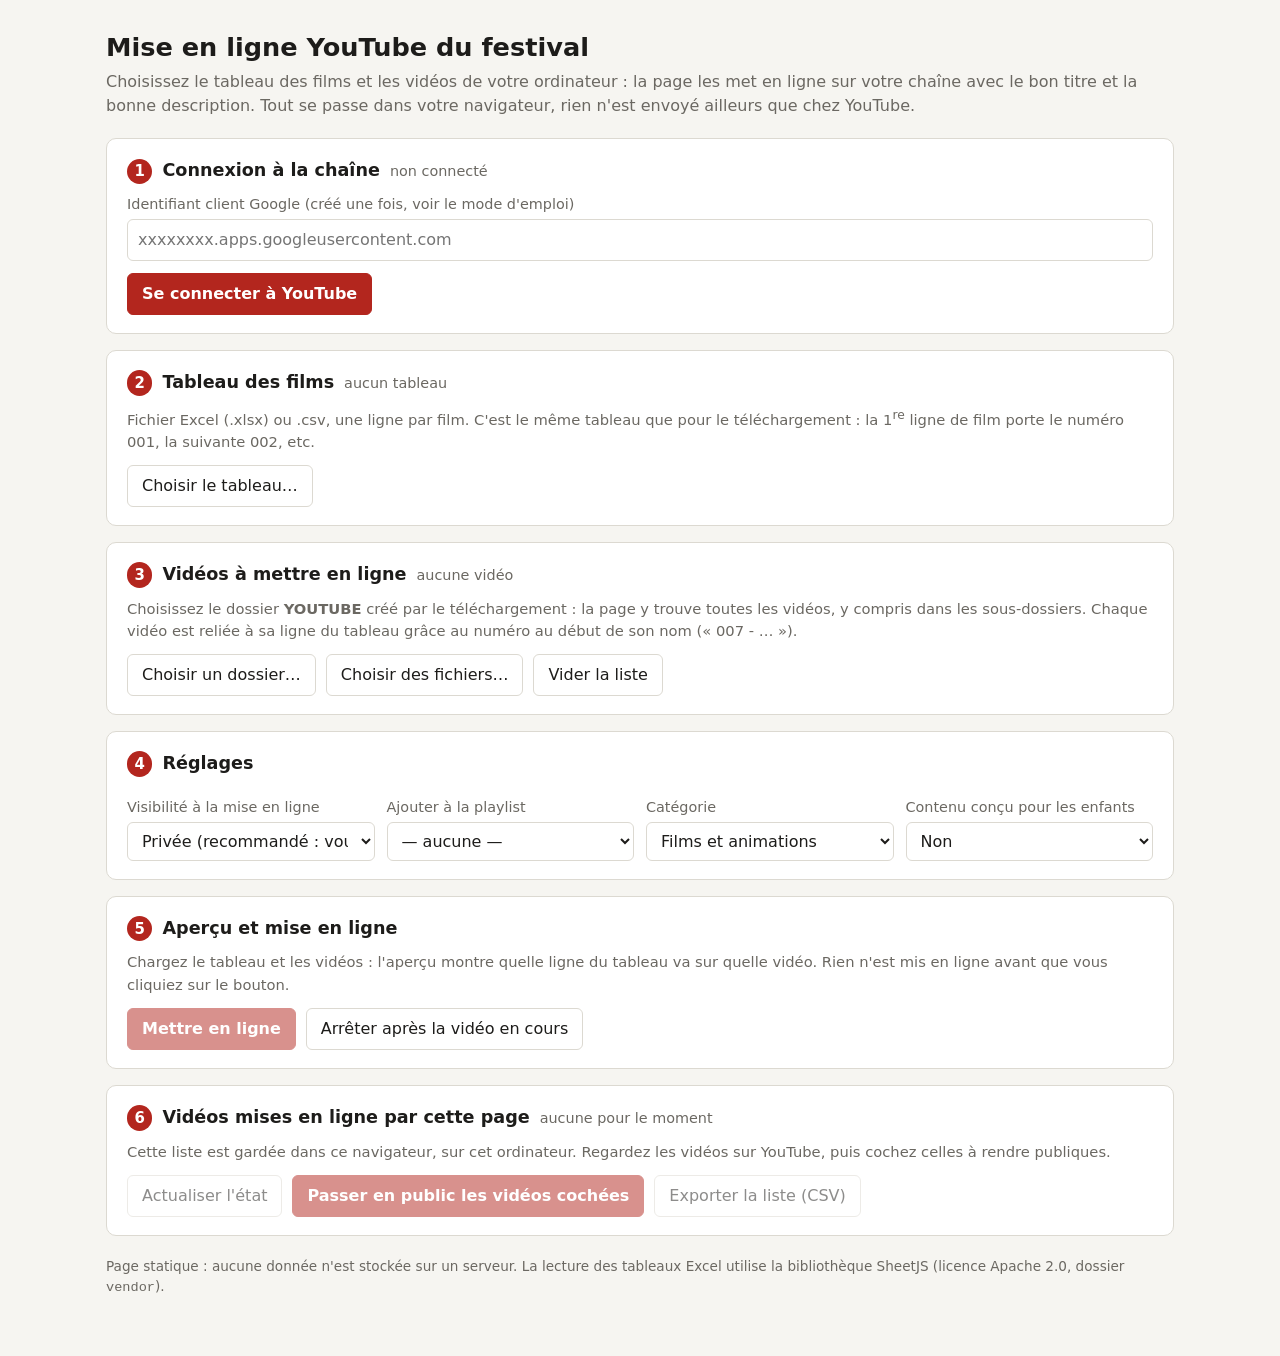
==== index.html @ 65fad943 "Ajoute la page de mise en ligne YouTube du festival Page statique pour GitHub Pages : connexion Goog" ====
<!doctype html>
<html lang="fr">
<head>
<meta charset="utf-8">
<meta name="viewport" content="width=device-width, initial-scale=1">
<title>Mise en ligne YouTube du festival</title>
<style>
  :root {
    --fond: #f6f5f1; --carte: #ffffff; --texte: #1d1c1a; --discret: #6b6862; --trait: #dcd9d1;
    --accent: #b3261e; --accent-texte: #ffffff; --ok: #1f7a3d; --alerte: #a15c00; --erreur: #b3261e;
    --champ: #ffffff; --survol: #f0eee8;
  }
  @media (prefers-color-scheme: dark) {
    :root {
      --fond: #171614; --carte: #211f1c; --texte: #ecebe7; --discret: #a19d95; --trait: #3a3732;
      --accent: #f2675c; --accent-texte: #1a0f0e; --ok: #6fcf8e; --alerte: #f0b35a; --erreur: #ff8a80;
      --champ: #171614; --survol: #2a2824;
    }
  }
  * { box-sizing: border-box; }
  body { margin: 0; background: var(--fond); color: var(--texte);
         font: 16px/1.5 system-ui, -apple-system, "Segoe UI", Roboto, sans-serif; }
  header, main { max-width: 1100px; margin: 0 auto; padding: 0 16px; }
  header { padding-top: 28px; }
  h1 { font-size: 1.6rem; margin: 0 0 4px; }
  header p { color: var(--discret); margin: 0 0 20px; }
  section { background: var(--carte); border: 1px solid var(--trait); border-radius: 10px;
            padding: 18px 20px; margin-bottom: 16px; }
  h2 { font-size: 1.1rem; margin: 0 0 10px; display: flex; align-items: baseline; gap: 10px; flex-wrap: wrap; }
  h2 .num { display: inline-grid; place-items: center; width: 1.7em; height: 1.7em; border-radius: 50%;
            background: var(--accent); color: var(--accent-texte); font-size: .85em; flex: none; }
  h2 .etat { font-weight: 400; font-size: .9rem; color: var(--discret); }
  p { margin: 6px 0; }
  .aide { color: var(--discret); font-size: .92rem; }
  label { display: block; font-size: .9rem; color: var(--discret); margin: 10px 0 3px; }
  input[type=text], select, textarea {
    width: 100%; padding: 8px 10px; border: 1px solid var(--trait); border-radius: 6px;
    background: var(--champ); color: var(--texte); font: inherit; }
  textarea { min-height: 70px; resize: vertical; }
  .ligne { display: flex; gap: 12px; flex-wrap: wrap; align-items: end; }
  .ligne > div { flex: 1 1 200px; min-width: 0; }
  button, .bouton { font: inherit; padding: 8px 14px; border-radius: 6px; border: 1px solid var(--trait);
           background: var(--carte); color: var(--texte); cursor: pointer; display: inline-block; }
  button:hover:not(:disabled), .bouton:hover { background: var(--survol); }
  button.principal { background: var(--accent); color: var(--accent-texte); border-color: var(--accent); font-weight: 600; }
  button.principal:hover:not(:disabled) { filter: brightness(1.08); background: var(--accent); }
  button:disabled { opacity: .5; cursor: not-allowed; }
  .boutons { display: flex; gap: 10px; flex-wrap: wrap; margin-top: 12px; align-items: center; }
  input[type=file] { position: absolute; width: 1px; height: 1px; opacity: 0; }
  .tableau { overflow-x: auto; margin-top: 12px; border: 1px solid var(--trait); border-radius: 8px; }
  table { border-collapse: collapse; width: 100%; font-size: .9rem; }
  th, td { text-align: left; padding: 7px 10px; border-bottom: 1px solid var(--trait); vertical-align: top; }
  th { color: var(--discret); font-weight: 600; white-space: nowrap; background: var(--fond); }
  tr:last-child td { border-bottom: 0; }
  td.fichier { word-break: break-word; min-width: 180px; }
  td.desc { color: var(--discret); max-width: 320px; }
  .taille { color: var(--discret); font-size: .85em; }
  .ok { color: var(--ok); } .alerte { color: var(--alerte); } .erreur { color: var(--erreur); }
  .barre { height: 6px; background: var(--trait); border-radius: 3px; overflow: hidden; margin-top: 4px; min-width: 110px; }
  .barre > i { display: block; height: 100%; width: 0; background: var(--accent); transition: width .2s; }
  .message { margin-top: 10px; padding: 8px 12px; border-radius: 6px; border: 1px solid var(--trait); font-size: .93rem; }
  .message.erreur { border-color: var(--erreur); } .message.ok { border-color: var(--ok); }
  .message:empty { display: none; }
  .puces { display: flex; gap: 6px; flex-wrap: wrap; margin-top: 6px; }
  .puces button { padding: 2px 8px; font-size: .82rem; }
  details { margin-top: 10px; } summary { cursor: pointer; color: var(--discret); font-size: .92rem; }
  #reconnexion { position: fixed; left: 0; right: 0; bottom: 0; padding: 14px 16px; background: var(--carte);
                 border-top: 2px solid var(--accent); display: none; gap: 12px; align-items: center;
                 justify-content: center; flex-wrap: wrap; z-index: 10; }
  #reconnexion.visible { display: flex; }
  footer { max-width: 1100px; margin: 0 auto; padding: 4px 16px 60px; color: var(--discret); font-size: .85rem; }
  a { color: var(--accent); }
</style>
</head>
<body>
<header>
  <h1>Mise en ligne YouTube du festival</h1>
  <p>Choisissez le tableau des films et les vidéos de votre ordinateur : la page les met en ligne sur votre chaîne avec le bon titre et la bonne description. Tout se passe dans votre navigateur, rien n'est envoyé ailleurs que chez YouTube.</p>
</header>

<main>
  <section id="s-connexion">
    <h2><span class="num">1</span> Connexion à la chaîne <span class="etat" id="etat-connexion">non connecté</span></h2>
    <label for="client-id">Identifiant client Google (créé une fois, voir le mode d'emploi)</label>
    <input type="text" id="client-id" placeholder="xxxxxxxx.apps.googleusercontent.com" autocomplete="off" spellcheck="false">
    <div class="boutons">
      <button class="principal" id="btn-connexion">Se connecter à YouTube</button>
    </div>
    <div class="message" id="msg-connexion"></div>
  </section>

  <section id="s-tableau">
    <h2><span class="num">2</span> Tableau des films <span class="etat" id="etat-tableau">aucun tableau</span></h2>
    <p class="aide">Fichier Excel (.xlsx) ou .csv, une ligne par film. C'est le même tableau que pour le téléchargement : la 1<sup>re</sup> ligne de film porte le numéro 001, la suivante 002, etc.</p>
    <div class="boutons">
      <label class="bouton" for="choix-tableau" style="margin:0;color:var(--texte)">Choisir le tableau…</label>
      <input type="file" id="choix-tableau" accept=".xlsx,.xlsm,.csv">
    </div>
    <div id="colonnes" hidden>
      <div class="ligne">
        <div><label for="col-titre">Colonne du titre YouTube</label><select id="col-titre"></select></div>
        <div><label for="col-desc">Colonne de la description</label><select id="col-desc"></select></div>
        <div><label for="col-tags">Colonne des mots-clés (facultatif)</label><select id="col-tags"></select></div>
      </div>
      <details>
        <summary>Composer le titre et la description à partir de plusieurs colonnes</summary>
        <p class="aide">Écrivez le texte voulu et placez le nom d'une colonne entre accolades là où sa valeur doit apparaître. Exemple : <code>{Titre} – un film de {Réalisateur}</code></p>
        <label for="modele-titre">Modèle du titre</label>
        <input type="text" id="modele-titre">
        <label for="modele-desc">Modèle de la description</label>
        <textarea id="modele-desc"></textarea>
        <div class="puces" id="puces"></div>
      </details>
    </div>
    <div class="message" id="msg-tableau"></div>
  </section>

  <section id="s-videos">
    <h2><span class="num">3</span> Vidéos à mettre en ligne <span class="etat" id="etat-videos">aucune vidéo</span></h2>
    <p class="aide">Choisissez le dossier <strong>YOUTUBE</strong> créé par le téléchargement : la page y trouve toutes les vidéos, y compris dans les sous-dossiers. Chaque vidéo est reliée à sa ligne du tableau grâce au numéro au début de son nom (« 007 - … »).</p>
    <div class="boutons">
      <label class="bouton" for="choix-dossier" style="margin:0;color:var(--texte)">Choisir un dossier…</label>
      <input type="file" id="choix-dossier" webkitdirectory multiple>
      <label class="bouton" for="choix-fichiers" style="margin:0;color:var(--texte)">Choisir des fichiers…</label>
      <input type="file" id="choix-fichiers" multiple accept="video/*,.mkv,.mxf">
      <button id="btn-vider" hidden>Vider la liste</button>
    </div>
  </section>

  <section id="s-reglages">
    <h2><span class="num">4</span> Réglages</h2>
    <div class="ligne">
      <div><label for="visibilite">Visibilité à la mise en ligne</label>
        <select id="visibilite">
          <option value="private" selected>Privée (recommandé : vous publiez après vérification)</option>
          <option value="unlisted">Non répertoriée</option>
          <option value="public">Publique</option>
        </select></div>
      <div><label for="playlist">Ajouter à la playlist</label>
        <select id="playlist"><option value="">— aucune —</option></select></div>
      <div><label for="categorie">Catégorie</label>
        <select id="categorie">
          <option value="1" selected>Films et animations</option>
          <option value="10">Musique</option>
          <option value="24">Divertissement</option>
          <option value="22">People et blogs</option>
          <option value="27">Éducation</option>
          <option value="29">Associations et militantisme</option>
        </select></div>
      <div><label for="enfants">Contenu conçu pour les enfants</label>
        <select id="enfants"><option value="non" selected>Non</option><option value="oui">Oui</option></select></div>
    </div>
  </section>

  <section id="s-apercu">
    <h2><span class="num">5</span> Aperçu et mise en ligne <span class="etat" id="etat-apercu"></span></h2>
    <p class="aide" id="aide-apercu">Chargez le tableau et les vidéos : l'aperçu montre quelle ligne du tableau va sur quelle vidéo. Rien n'est mis en ligne avant que vous cliquiez sur le bouton.</p>
    <div class="tableau" id="zone-apercu" hidden>
      <table>
        <thead><tr><th><input type="checkbox" id="tout-cocher" title="Tout cocher"></th><th>N°</th><th>Fichier</th><th>Titre YouTube</th><th>Description</th><th>État</th></tr></thead>
        <tbody id="lignes-apercu"></tbody>
      </table>
    </div>
    <div class="boutons">
      <button class="principal" id="btn-envoyer" disabled>Mettre en ligne</button>
      <button id="btn-arreter" hidden>Arrêter après la vidéo en cours</button>
      <span class="aide" id="progression"></span>
    </div>
    <div class="message" id="msg-envoi"></div>
  </section>

  <section id="s-publication">
    <h2><span class="num">6</span> Vidéos mises en ligne par cette page <span class="etat" id="etat-publication"></span></h2>
    <p class="aide">Cette liste est gardée dans ce navigateur, sur cet ordinateur. Regardez les vidéos sur YouTube, puis cochez celles à rendre publiques.</p>
    <div class="tableau" id="zone-publication" hidden>
      <table>
        <thead><tr><th><input type="checkbox" id="tout-cocher-pub" title="Tout cocher"></th><th>Titre</th><th>Lien</th><th>Visibilité</th><th>Mise en ligne</th></tr></thead>
        <tbody id="lignes-publication"></tbody>
      </table>
    </div>
    <div class="boutons">
      <button id="btn-actualiser" disabled>Actualiser l'état</button>
      <button class="principal" id="btn-publier" disabled>Passer en public les vidéos cochées</button>
      <button id="btn-rapport" disabled>Exporter la liste (CSV)</button>
    </div>
    <div class="message" id="msg-publication"></div>
  </section>
</main>

<footer>Page statique : aucune donnée n'est stockée sur un serveur. La lecture des tableaux Excel utilise la bibliothèque SheetJS (licence Apache 2.0, dossier <code>vendor</code>).</footer>

<div id="reconnexion">
  <span>La connexion à Google a expiré. La mise en ligne reprendra où elle s'est arrêtée.</span>
  <button class="principal" id="btn-reconnexion">Se reconnecter et continuer</button>
</div>

<script src="vendor/xlsx.full.min.js"></script>
<script src="https://accounts.google.com/gsi/client" async defer></script>
<script src="app.js"></script>
</body>
</html>
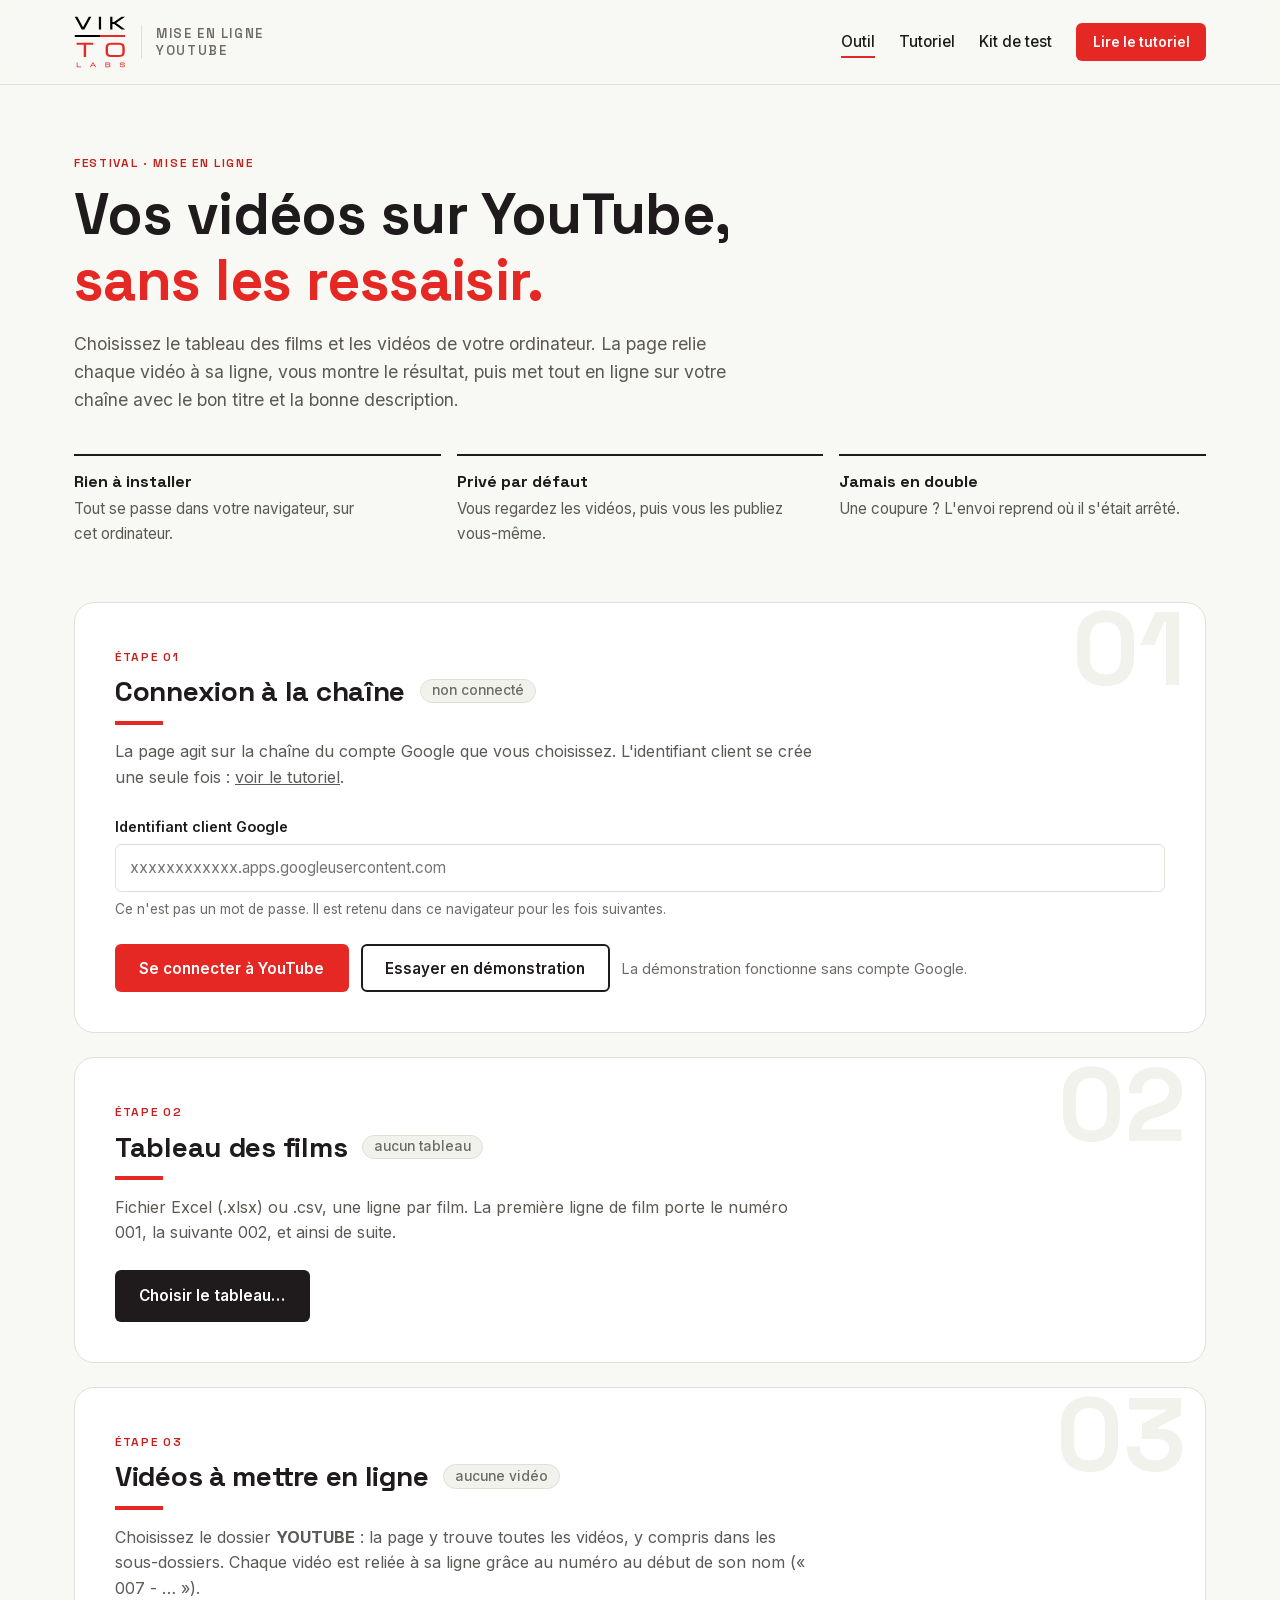
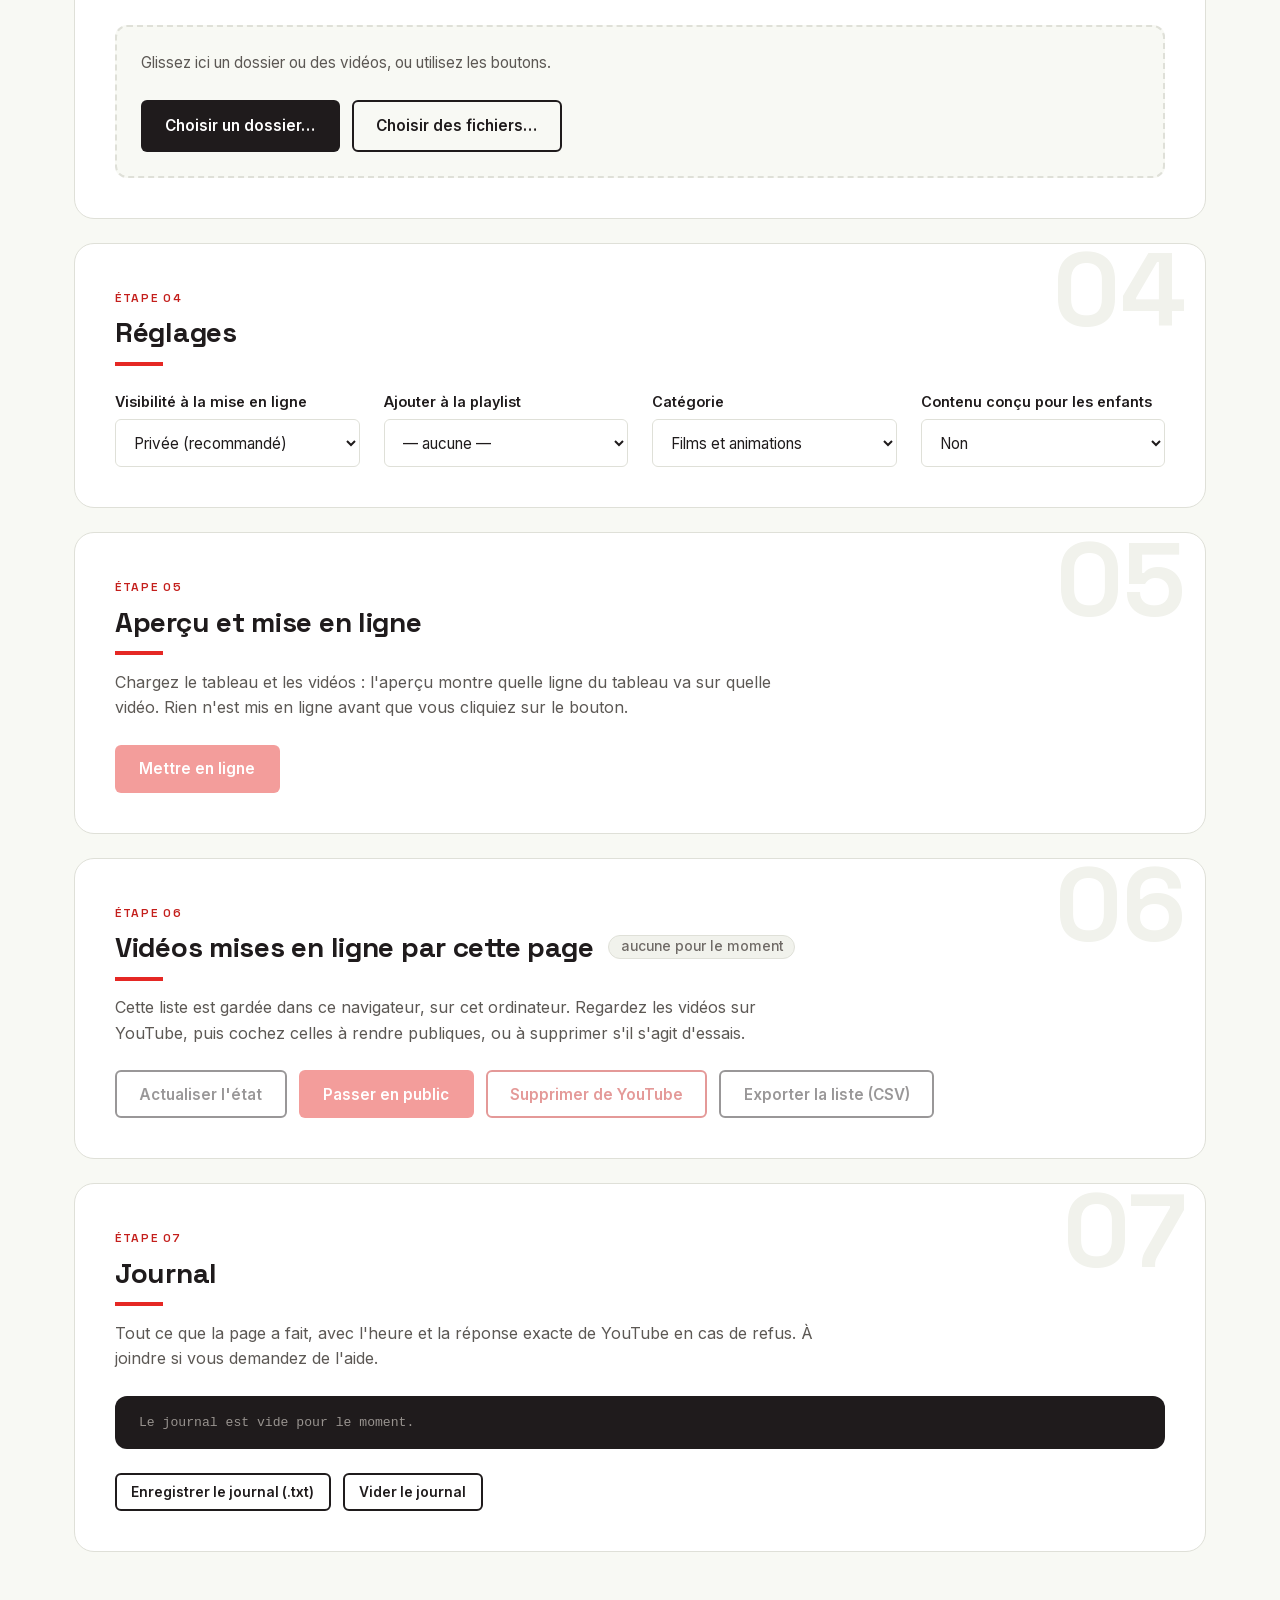
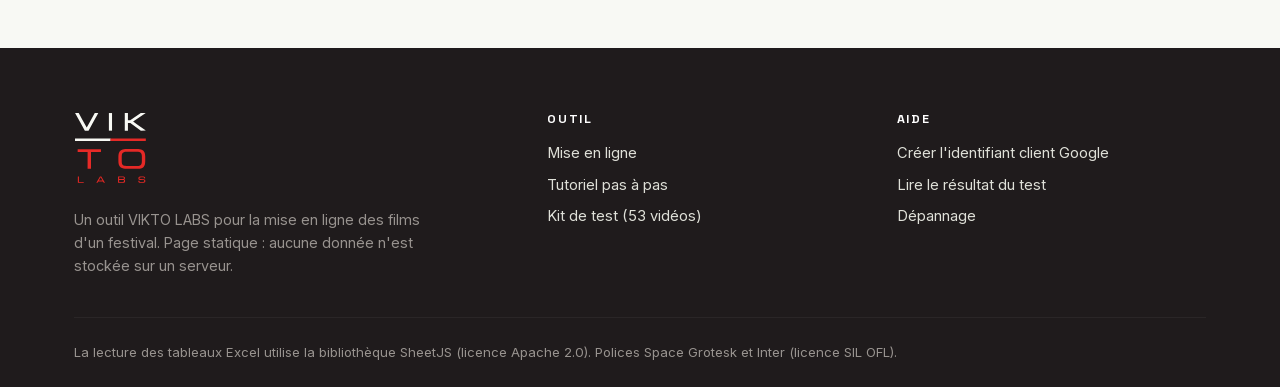
==== commit 3c60d72d: "Refonte aux couleurs VIKTO LABS, tutoriel, kit de test et mode démonstration - Habillage repris du s" ====
--- a/index.html
+++ b/index.html
@@ -3,199 +3,259 @@
 <head>
 <meta charset="utf-8">
 <meta name="viewport" content="width=device-width, initial-scale=1">
-<title>Mise en ligne YouTube du festival</title>
-<style>
-  :root {
-    --fond: #f6f5f1; --carte: #ffffff; --texte: #1d1c1a; --discret: #6b6862; --trait: #dcd9d1;
-    --accent: #b3261e; --accent-texte: #ffffff; --ok: #1f7a3d; --alerte: #a15c00; --erreur: #b3261e;
-    --champ: #ffffff; --survol: #f0eee8;
-  }
-  @media (prefers-color-scheme: dark) {
-    :root {
-      --fond: #171614; --carte: #211f1c; --texte: #ecebe7; --discret: #a19d95; --trait: #3a3732;
-      --accent: #f2675c; --accent-texte: #1a0f0e; --ok: #6fcf8e; --alerte: #f0b35a; --erreur: #ff8a80;
-      --champ: #171614; --survol: #2a2824;
-    }
-  }
-  * { box-sizing: border-box; }
-  body { margin: 0; background: var(--fond); color: var(--texte);
-         font: 16px/1.5 system-ui, -apple-system, "Segoe UI", Roboto, sans-serif; }
-  header, main { max-width: 1100px; margin: 0 auto; padding: 0 16px; }
-  header { padding-top: 28px; }
-  h1 { font-size: 1.6rem; margin: 0 0 4px; }
-  header p { color: var(--discret); margin: 0 0 20px; }
-  section { background: var(--carte); border: 1px solid var(--trait); border-radius: 10px;
-            padding: 18px 20px; margin-bottom: 16px; }
-  h2 { font-size: 1.1rem; margin: 0 0 10px; display: flex; align-items: baseline; gap: 10px; flex-wrap: wrap; }
-  h2 .num { display: inline-grid; place-items: center; width: 1.7em; height: 1.7em; border-radius: 50%;
-            background: var(--accent); color: var(--accent-texte); font-size: .85em; flex: none; }
-  h2 .etat { font-weight: 400; font-size: .9rem; color: var(--discret); }
-  p { margin: 6px 0; }
-  .aide { color: var(--discret); font-size: .92rem; }
-  label { display: block; font-size: .9rem; color: var(--discret); margin: 10px 0 3px; }
-  input[type=text], select, textarea {
-    width: 100%; padding: 8px 10px; border: 1px solid var(--trait); border-radius: 6px;
-    background: var(--champ); color: var(--texte); font: inherit; }
-  textarea { min-height: 70px; resize: vertical; }
-  .ligne { display: flex; gap: 12px; flex-wrap: wrap; align-items: end; }
-  .ligne > div { flex: 1 1 200px; min-width: 0; }
-  button, .bouton { font: inherit; padding: 8px 14px; border-radius: 6px; border: 1px solid var(--trait);
-           background: var(--carte); color: var(--texte); cursor: pointer; display: inline-block; }
-  button:hover:not(:disabled), .bouton:hover { background: var(--survol); }
-  button.principal { background: var(--accent); color: var(--accent-texte); border-color: var(--accent); font-weight: 600; }
-  button.principal:hover:not(:disabled) { filter: brightness(1.08); background: var(--accent); }
-  button:disabled { opacity: .5; cursor: not-allowed; }
-  .boutons { display: flex; gap: 10px; flex-wrap: wrap; margin-top: 12px; align-items: center; }
-  input[type=file] { position: absolute; width: 1px; height: 1px; opacity: 0; }
-  .tableau { overflow-x: auto; margin-top: 12px; border: 1px solid var(--trait); border-radius: 8px; }
-  table { border-collapse: collapse; width: 100%; font-size: .9rem; }
-  th, td { text-align: left; padding: 7px 10px; border-bottom: 1px solid var(--trait); vertical-align: top; }
-  th { color: var(--discret); font-weight: 600; white-space: nowrap; background: var(--fond); }
-  tr:last-child td { border-bottom: 0; }
-  td.fichier { word-break: break-word; min-width: 180px; }
-  td.desc { color: var(--discret); max-width: 320px; }
-  .taille { color: var(--discret); font-size: .85em; }
-  .ok { color: var(--ok); } .alerte { color: var(--alerte); } .erreur { color: var(--erreur); }
-  .barre { height: 6px; background: var(--trait); border-radius: 3px; overflow: hidden; margin-top: 4px; min-width: 110px; }
-  .barre > i { display: block; height: 100%; width: 0; background: var(--accent); transition: width .2s; }
-  .message { margin-top: 10px; padding: 8px 12px; border-radius: 6px; border: 1px solid var(--trait); font-size: .93rem; }
-  .message.erreur { border-color: var(--erreur); } .message.ok { border-color: var(--ok); }
-  .message:empty { display: none; }
-  .puces { display: flex; gap: 6px; flex-wrap: wrap; margin-top: 6px; }
-  .puces button { padding: 2px 8px; font-size: .82rem; }
-  details { margin-top: 10px; } summary { cursor: pointer; color: var(--discret); font-size: .92rem; }
-  #reconnexion { position: fixed; left: 0; right: 0; bottom: 0; padding: 14px 16px; background: var(--carte);
-                 border-top: 2px solid var(--accent); display: none; gap: 12px; align-items: center;
-                 justify-content: center; flex-wrap: wrap; z-index: 10; }
-  #reconnexion.visible { display: flex; }
-  footer { max-width: 1100px; margin: 0 auto; padding: 4px 16px 60px; color: var(--discret); font-size: .85rem; }
-  a { color: var(--accent); }
-</style>
+<title>Mise en ligne YouTube du festival — VIKTO LABS</title>
+<meta name="description" content="Outil pour mettre en ligne sur YouTube les vidéos d'un festival, avec les titres et descriptions tirés d'un tableau Excel.">
+<meta name="robots" content="noindex">
+<link rel="icon" href="favicon.ico" sizes="any">
+<link rel="icon" type="image/png" sizes="32x32" href="assets/images/favicon-32.png">
+<link rel="apple-touch-icon" href="assets/images/apple-touch-icon.png">
+<link rel="stylesheet" href="assets/css/fonts.css">
+<link rel="stylesheet" href="assets/css/style.css">
 </head>
 <body>
-<header>
-  <h1>Mise en ligne YouTube du festival</h1>
-  <p>Choisissez le tableau des films et les vidéos de votre ordinateur : la page les met en ligne sur votre chaîne avec le bon titre et la bonne description. Tout se passe dans votre navigateur, rien n'est envoyé ailleurs que chez YouTube.</p>
+<a href="#outil" class="skip-link">Aller à l'outil</a>
+
+<header class="site-header">
+  <div class="header-inner">
+    <a href="index.html" class="logo-slot" aria-label="Mise en ligne YouTube — accueil">
+      <img src="assets/images/vikto-labs.svg" alt="VIKTO LABS" class="logo-img">
+      <span class="logo-text">Mise en ligne<br>YouTube</span>
+    </a>
+    <nav class="main-nav" aria-label="Navigation principale">
+      <ul class="nav-links">
+        <li><a href="index.html" aria-current="page">Outil</a></li>
+        <li><a href="tutoriel.html">Tutoriel</a></li>
+        <li><a href="tutoriel.html#kit">Kit de test</a></li>
+      </ul>
+      <a href="tutoriel.html" class="btn btn-primary btn-small">Lire le tutoriel</a>
+    </nav>
+  </div>
 </header>
 
-<main>
-  <section id="s-connexion">
-    <h2><span class="num">1</span> Connexion à la chaîne <span class="etat" id="etat-connexion">non connecté</span></h2>
-    <label for="client-id">Identifiant client Google (créé une fois, voir le mode d'emploi)</label>
-    <input type="text" id="client-id" placeholder="xxxxxxxx.apps.googleusercontent.com" autocomplete="off" spellcheck="false">
-    <div class="boutons">
-      <button class="principal" id="btn-connexion">Se connecter à YouTube</button>
+<div class="demo-bar" id="demo-bar" hidden>
+  <div class="container">
+    <strong>Mode démonstration</strong>
+    <span>Rien n'est envoyé à YouTube : la page fait semblant, pour s'exercer.</span>
+    <label for="demo-limite">Simuler :</label>
+    <select id="demo-limite">
+      <option value="">aucune limite (tout passe)</option>
+      <option value="quota-6">quota épuisé après 6 vidéos</option>
+      <option value="quota-50">quota épuisé après 50 vidéos</option>
+      <option value="chaine-15">limite de la chaîne après 15 vidéos</option>
+      <option value="prive">vidéos bloquées en privé</option>
+    </select>
+    <button type="button" id="btn-quitter-demo">Quitter la démonstration</button>
+  </div>
+</div>
+
+<main id="outil">
+  <div class="container">
+    <section class="hero">
+      <span class="eyebrow">Festival · mise en ligne</span>
+      <h1>Vos vidéos sur YouTube, <span class="accent">sans les ressaisir.</span></h1>
+      <p class="lead">Choisissez le tableau des films et les vidéos de votre ordinateur. La page relie chaque vidéo à sa ligne, vous montre le résultat, puis met tout en ligne sur votre chaîne avec le bon titre et la bonne description.</p>
+      <ul class="hero-facts">
+        <li><strong>Rien à installer</strong>Tout se passe dans votre navigateur, sur cet ordinateur.</li>
+        <li><strong>Privé par défaut</strong>Vous regardez les vidéos, puis vous les publiez vous-même.</li>
+        <li><strong>Jamais en double</strong>Une coupure ? L'envoi reprend où il s'était arrêté.</li>
+      </ul>
+    </section>
+
+    <div class="steps">
+
+      <section class="step" data-num="01" id="s-connexion">
+        <div class="step-head">
+          <span class="eyebrow">Étape 01</span>
+          <h2>Connexion à la chaîne <span class="status" id="etat-connexion">non connecté</span></h2>
+          <p>La page agit sur la chaîne du compte Google que vous choisissez. L'identifiant client se crée une seule fois : <a href="tutoriel.html#acces">voir le tutoriel</a>.</p>
+        </div>
+        <div class="fields">
+          <div class="field full">
+            <label for="client-id">Identifiant client Google</label>
+            <input type="text" id="client-id" placeholder="xxxxxxxxxxxx.apps.googleusercontent.com" autocomplete="off" spellcheck="false">
+            <span class="hint">Ce n'est pas un mot de passe. Il est retenu dans ce navigateur pour les fois suivantes.</span>
+          </div>
+        </div>
+        <div class="actions">
+          <button type="button" class="btn btn-primary" id="btn-connexion">Se connecter à YouTube</button>
+          <button type="button" class="btn btn-outline" id="btn-demo">Essayer en démonstration</button>
+          <span class="note">La démonstration fonctionne sans compte Google.</span>
+        </div>
+        <div class="notice" id="msg-connexion" role="status" aria-live="polite"></div>
+      </section>
+
+      <section class="step" data-num="02" id="s-tableau">
+        <div class="step-head">
+          <span class="eyebrow">Étape 02</span>
+          <h2>Tableau des films <span class="status" id="etat-tableau">aucun tableau</span></h2>
+          <p>Fichier Excel (.xlsx) ou .csv, une ligne par film. La première ligne de film porte le numéro 001, la suivante 002, et ainsi de suite.</p>
+        </div>
+        <div class="actions" style="margin-top:0">
+          <label class="btn btn-dark" for="choix-tableau">Choisir le tableau…</label>
+          <input type="file" id="choix-tableau" accept=".xlsx,.xlsm,.csv">
+          <button type="button" class="btn btn-outline" id="btn-exemple" hidden>Charger les 53 vidéos d'exemple</button>
+        </div>
+        <div id="colonnes" hidden>
+          <div class="fields" style="margin-top: var(--space-md)">
+            <div class="field"><label for="col-titre">Colonne du titre YouTube</label><select id="col-titre"></select></div>
+            <div class="field"><label for="col-desc">Colonne de la description</label><select id="col-desc"></select></div>
+            <div class="field"><label for="col-tags">Colonne des mots-clés <span class="optional">(facultatif)</span></label><select id="col-tags"></select></div>
+          </div>
+          <details class="more">
+            <summary>Composer le titre et la description à partir de plusieurs colonnes</summary>
+            <p class="hint">Écrivez le texte voulu et placez le nom d'une colonne entre accolades là où sa valeur doit apparaître. Exemple : <code>{Titre} – un film de {Réalisateur}</code></p>
+            <div class="fields">
+              <div class="field full"><label for="modele-titre">Modèle du titre</label><input type="text" id="modele-titre"></div>
+              <div class="field full"><label for="modele-desc">Modèle de la description</label><textarea id="modele-desc"></textarea></div>
+              <div class="field full"><span class="label">Colonnes disponibles <span class="optional">(un clic l'ajoute à la description)</span></span><div class="chips" id="puces"></div></div>
+            </div>
+          </details>
+        </div>
+        <div class="notice" id="msg-tableau" role="status" aria-live="polite"></div>
+      </section>
+
+      <section class="step" data-num="03" id="s-videos">
+        <div class="step-head">
+          <span class="eyebrow">Étape 03</span>
+          <h2>Vidéos à mettre en ligne <span class="status" id="etat-videos">aucune vidéo</span></h2>
+          <p>Choisissez le dossier <strong>YOUTUBE</strong> : la page y trouve toutes les vidéos, y compris dans les sous-dossiers. Chaque vidéo est reliée à sa ligne grâce au numéro au début de son nom (« 007 - … »).</p>
+        </div>
+        <div class="dropzone" id="depot">
+          <p>Glissez ici un dossier ou des vidéos, ou utilisez les boutons.</p>
+          <div class="actions">
+            <label class="btn btn-dark" for="choix-dossier">Choisir un dossier…</label>
+            <input type="file" id="choix-dossier" webkitdirectory multiple>
+            <label class="btn btn-outline" for="choix-fichiers">Choisir des fichiers…</label>
+            <input type="file" id="choix-fichiers" multiple accept="video/*,.mkv,.mxf">
+            <button type="button" class="btn btn-outline btn-small" id="btn-vider" hidden>Vider la liste</button>
+          </div>
+        </div>
+      </section>
+
+      <section class="step" data-num="04" id="s-reglages">
+        <div class="step-head">
+          <span class="eyebrow">Étape 04</span>
+          <h2>Réglages</h2>
+        </div>
+        <div class="fields">
+          <div class="field"><label for="visibilite">Visibilité à la mise en ligne</label>
+            <select id="visibilite">
+              <option value="private" selected>Privée (recommandé)</option>
+              <option value="unlisted">Non répertoriée</option>
+              <option value="public">Publique</option>
+            </select></div>
+          <div class="field"><label for="playlist">Ajouter à la playlist</label>
+            <select id="playlist"><option value="">— aucune —</option></select></div>
+          <div class="field"><label for="categorie">Catégorie</label>
+            <select id="categorie">
+              <option value="1" selected>Films et animations</option>
+              <option value="10">Musique</option>
+              <option value="24">Divertissement</option>
+              <option value="22">People et blogs</option>
+              <option value="27">Éducation</option>
+              <option value="29">Associations et militantisme</option>
+            </select></div>
+          <div class="field"><label for="enfants">Contenu conçu pour les enfants</label>
+            <select id="enfants"><option value="non" selected>Non</option><option value="oui">Oui</option></select></div>
+        </div>
+      </section>
+
+      <section class="step" data-num="05" id="s-apercu">
+        <div class="step-head">
+          <span class="eyebrow">Étape 05</span>
+          <h2>Aperçu et mise en ligne <span class="status" id="etat-apercu"></span></h2>
+          <p id="aide-apercu">Chargez le tableau et les vidéos : l'aperçu montre quelle ligne du tableau va sur quelle vidéo. Rien n'est mis en ligne avant que vous cliquiez sur le bouton.</p>
+        </div>
+        <div class="table-wrap" id="zone-apercu" hidden>
+          <table>
+            <thead><tr><th><input type="checkbox" id="tout-cocher" aria-label="Tout cocher"></th><th>N°</th><th>Fichier</th><th>Titre YouTube</th><th>Description</th><th>État</th></tr></thead>
+            <tbody id="lignes-apercu"></tbody>
+          </table>
+        </div>
+        <div class="actions">
+          <button type="button" class="btn btn-primary" id="btn-envoyer" disabled>Mettre en ligne</button>
+          <button type="button" class="btn btn-outline" id="btn-arreter" hidden>Arrêter après la vidéo en cours</button>
+          <span class="note" id="progression" role="status" aria-live="polite"></span>
+        </div>
+        <div class="bar big" id="barre-globale" hidden><i></i></div>
+        <div class="notice" id="msg-envoi" role="status" aria-live="polite"></div>
+        <div class="report" id="bilan" hidden></div>
+      </section>
+
+      <section class="step" data-num="06" id="s-publication">
+        <div class="step-head">
+          <span class="eyebrow">Étape 06</span>
+          <h2>Vidéos mises en ligne par cette page <span class="status" id="etat-publication"></span></h2>
+          <p>Cette liste est gardée dans ce navigateur, sur cet ordinateur. Regardez les vidéos sur YouTube, puis cochez celles à rendre publiques, ou à supprimer s'il s'agit d'essais.</p>
+        </div>
+        <div class="table-wrap" id="zone-publication" hidden>
+          <table>
+            <thead><tr><th><input type="checkbox" id="tout-cocher-pub" aria-label="Tout cocher"></th><th>N°</th><th>Titre</th><th>Lien</th><th>Visibilité</th><th>Traitement</th><th>Mise en ligne</th></tr></thead>
+            <tbody id="lignes-publication"></tbody>
+          </table>
+        </div>
+        <div class="actions">
+          <button type="button" class="btn btn-outline" id="btn-actualiser" disabled>Actualiser l'état</button>
+          <button type="button" class="btn btn-primary" id="btn-publier" disabled>Passer en public</button>
+          <button type="button" class="btn btn-danger" id="btn-supprimer" disabled>Supprimer de YouTube</button>
+          <button type="button" class="btn btn-outline" id="btn-rapport" disabled>Exporter la liste (CSV)</button>
+        </div>
+        <div class="notice" id="msg-publication" role="status" aria-live="polite"></div>
+      </section>
+
+      <section class="step" data-num="07" id="s-journal">
+        <div class="step-head">
+          <span class="eyebrow">Étape 07</span>
+          <h2>Journal</h2>
+          <p>Tout ce que la page a fait, avec l'heure et la réponse exacte de YouTube en cas de refus. À joindre si vous demandez de l'aide.</p>
+        </div>
+        <div class="log" id="journal" aria-label="Journal"></div>
+        <div class="actions">
+          <button type="button" class="btn btn-outline btn-small" id="btn-journal">Enregistrer le journal (.txt)</button>
+          <button type="button" class="btn btn-outline btn-small" id="btn-vider-journal">Vider le journal</button>
+        </div>
+      </section>
+
     </div>
-    <div class="message" id="msg-connexion"></div>
-  </section>
-
-  <section id="s-tableau">
-    <h2><span class="num">2</span> Tableau des films <span class="etat" id="etat-tableau">aucun tableau</span></h2>
-    <p class="aide">Fichier Excel (.xlsx) ou .csv, une ligne par film. C'est le même tableau que pour le téléchargement : la 1<sup>re</sup> ligne de film porte le numéro 001, la suivante 002, etc.</p>
-    <div class="boutons">
-      <label class="bouton" for="choix-tableau" style="margin:0;color:var(--texte)">Choisir le tableau…</label>
-      <input type="file" id="choix-tableau" accept=".xlsx,.xlsm,.csv">
+  </div>
+</main>
+
+<footer class="site-footer">
+  <div class="container">
+    <div class="footer-grid">
+      <div>
+        <img src="assets/images/vikto-labs-dark.svg" alt="VIKTO LABS" class="logo-img">
+        <p>Un outil VIKTO LABS pour la mise en ligne des films d'un festival. Page statique : aucune donnée n'est stockée sur un serveur.</p>
+      </div>
+      <nav aria-label="Outil">
+        <h2 class="footer-title">Outil</h2>
+        <ul>
+          <li><a href="index.html">Mise en ligne</a></li>
+          <li><a href="tutoriel.html">Tutoriel pas à pas</a></li>
+          <li><a href="tutoriel.html#kit">Kit de test (53 vidéos)</a></li>
+        </ul>
+      </nav>
+      <nav aria-label="Aide">
+        <h2 class="footer-title">Aide</h2>
+        <ul>
+          <li><a href="tutoriel.html#acces">Créer l'identifiant client Google</a></li>
+          <li><a href="tutoriel.html#resultats">Lire le résultat du test</a></li>
+          <li><a href="tutoriel.html#depannage">Dépannage</a></li>
+        </ul>
+      </nav>
     </div>
-    <div id="colonnes" hidden>
-      <div class="ligne">
-        <div><label for="col-titre">Colonne du titre YouTube</label><select id="col-titre"></select></div>
-        <div><label for="col-desc">Colonne de la description</label><select id="col-desc"></select></div>
-        <div><label for="col-tags">Colonne des mots-clés (facultatif)</label><select id="col-tags"></select></div>
-      </div>
-      <details>
-        <summary>Composer le titre et la description à partir de plusieurs colonnes</summary>
-        <p class="aide">Écrivez le texte voulu et placez le nom d'une colonne entre accolades là où sa valeur doit apparaître. Exemple : <code>{Titre} – un film de {Réalisateur}</code></p>
-        <label for="modele-titre">Modèle du titre</label>
-        <input type="text" id="modele-titre">
-        <label for="modele-desc">Modèle de la description</label>
-        <textarea id="modele-desc"></textarea>
-        <div class="puces" id="puces"></div>
-      </details>
-    </div>
-    <div class="message" id="msg-tableau"></div>
-  </section>
-
-  <section id="s-videos">
-    <h2><span class="num">3</span> Vidéos à mettre en ligne <span class="etat" id="etat-videos">aucune vidéo</span></h2>
-    <p class="aide">Choisissez le dossier <strong>YOUTUBE</strong> créé par le téléchargement : la page y trouve toutes les vidéos, y compris dans les sous-dossiers. Chaque vidéo est reliée à sa ligne du tableau grâce au numéro au début de son nom (« 007 - … »).</p>
-    <div class="boutons">
-      <label class="bouton" for="choix-dossier" style="margin:0;color:var(--texte)">Choisir un dossier…</label>
-      <input type="file" id="choix-dossier" webkitdirectory multiple>
-      <label class="bouton" for="choix-fichiers" style="margin:0;color:var(--texte)">Choisir des fichiers…</label>
-      <input type="file" id="choix-fichiers" multiple accept="video/*,.mkv,.mxf">
-      <button id="btn-vider" hidden>Vider la liste</button>
-    </div>
-  </section>
-
-  <section id="s-reglages">
-    <h2><span class="num">4</span> Réglages</h2>
-    <div class="ligne">
-      <div><label for="visibilite">Visibilité à la mise en ligne</label>
-        <select id="visibilite">
-          <option value="private" selected>Privée (recommandé : vous publiez après vérification)</option>
-          <option value="unlisted">Non répertoriée</option>
-          <option value="public">Publique</option>
-        </select></div>
-      <div><label for="playlist">Ajouter à la playlist</label>
-        <select id="playlist"><option value="">— aucune —</option></select></div>
-      <div><label for="categorie">Catégorie</label>
-        <select id="categorie">
-          <option value="1" selected>Films et animations</option>
-          <option value="10">Musique</option>
-          <option value="24">Divertissement</option>
-          <option value="22">People et blogs</option>
-          <option value="27">Éducation</option>
-          <option value="29">Associations et militantisme</option>
-        </select></div>
-      <div><label for="enfants">Contenu conçu pour les enfants</label>
-        <select id="enfants"><option value="non" selected>Non</option><option value="oui">Oui</option></select></div>
-    </div>
-  </section>
-
-  <section id="s-apercu">
-    <h2><span class="num">5</span> Aperçu et mise en ligne <span class="etat" id="etat-apercu"></span></h2>
-    <p class="aide" id="aide-apercu">Chargez le tableau et les vidéos : l'aperçu montre quelle ligne du tableau va sur quelle vidéo. Rien n'est mis en ligne avant que vous cliquiez sur le bouton.</p>
-    <div class="tableau" id="zone-apercu" hidden>
-      <table>
-        <thead><tr><th><input type="checkbox" id="tout-cocher" title="Tout cocher"></th><th>N°</th><th>Fichier</th><th>Titre YouTube</th><th>Description</th><th>État</th></tr></thead>
-        <tbody id="lignes-apercu"></tbody>
-      </table>
-    </div>
-    <div class="boutons">
-      <button class="principal" id="btn-envoyer" disabled>Mettre en ligne</button>
-      <button id="btn-arreter" hidden>Arrêter après la vidéo en cours</button>
-      <span class="aide" id="progression"></span>
-    </div>
-    <div class="message" id="msg-envoi"></div>
-  </section>
-
-  <section id="s-publication">
-    <h2><span class="num">6</span> Vidéos mises en ligne par cette page <span class="etat" id="etat-publication"></span></h2>
-    <p class="aide">Cette liste est gardée dans ce navigateur, sur cet ordinateur. Regardez les vidéos sur YouTube, puis cochez celles à rendre publiques.</p>
-    <div class="tableau" id="zone-publication" hidden>
-      <table>
-        <thead><tr><th><input type="checkbox" id="tout-cocher-pub" title="Tout cocher"></th><th>Titre</th><th>Lien</th><th>Visibilité</th><th>Mise en ligne</th></tr></thead>
-        <tbody id="lignes-publication"></tbody>
-      </table>
-    </div>
-    <div class="boutons">
-      <button id="btn-actualiser" disabled>Actualiser l'état</button>
-      <button class="principal" id="btn-publier" disabled>Passer en public les vidéos cochées</button>
-      <button id="btn-rapport" disabled>Exporter la liste (CSV)</button>
-    </div>
-    <div class="message" id="msg-publication"></div>
-  </section>
-</main>
-
-<footer>Page statique : aucune donnée n'est stockée sur un serveur. La lecture des tableaux Excel utilise la bibliothèque SheetJS (licence Apache 2.0, dossier <code>vendor</code>).</footer>
-
-<div id="reconnexion">
+    <div class="footer-bottom">La lecture des tableaux Excel utilise la bibliothèque SheetJS (licence Apache 2.0). Polices Space Grotesk et Inter (licence SIL OFL).</div>
+  </div>
+</footer>
+
+<div class="reconnect" id="reconnexion" role="alertdialog" aria-label="Reconnexion à Google">
   <span>La connexion à Google a expiré. La mise en ligne reprendra où elle s'est arrêtée.</span>
-  <button class="principal" id="btn-reconnexion">Se reconnecter et continuer</button>
+  <button type="button" class="btn btn-primary btn-small" id="btn-reconnexion">Se reconnecter et continuer</button>
 </div>
 
 <script src="vendor/xlsx.full.min.js"></script>
 <script src="https://accounts.google.com/gsi/client" async defer></script>
+<script src="demo.js"></script>
 <script src="app.js"></script>
 </body>
 </html>
--- a/assets/css/fonts.css
+++ b/assets/css/fonts.css
@@ -0,0 +1,114 @@
+/* Polices hébergées sur le site (licence SIL OFL) : Space Grotesk pour les titres, Inter pour le texte.
+   Aucune requête vers un service de polices externe. */
+@font-face {
+  font-family: 'Inter';
+  font-style: normal;
+  font-weight: 400;
+  font-display: swap;
+  src: url(../fonts/Inter-latin-ext-2.woff2) format('woff2');
+  unicode-range: U+0100-02BA, U+02BD-02C5, U+02C7-02CC, U+02CE-02D7, U+02DD-02FF, U+0304, U+0308, U+0329, U+1D00-1DBF, U+1E00-1E9F, U+1EF2-1EFF, U+2020, U+20A0-20AB, U+20AD-20C0, U+2113, U+2C60-2C7F, U+A720-A7FF;
+}
+@font-face {
+  font-family: 'Inter';
+  font-style: normal;
+  font-weight: 400;
+  font-display: swap;
+  src: url(../fonts/Inter-latin-3.woff2) format('woff2');
+  unicode-range: U+0000-00FF, U+0131, U+0152-0153, U+02BB-02BC, U+02C6, U+02DA, U+02DC, U+0304, U+0308, U+0329, U+2000-206F, U+20AC, U+2122, U+2191, U+2193, U+2212, U+2215, U+FEFF, U+FFFD;
+}
+@font-face {
+  font-family: 'Inter';
+  font-style: normal;
+  font-weight: 500;
+  font-display: swap;
+  src: url(../fonts/Inter-latin-ext-2.woff2) format('woff2');
+  unicode-range: U+0100-02BA, U+02BD-02C5, U+02C7-02CC, U+02CE-02D7, U+02DD-02FF, U+0304, U+0308, U+0329, U+1D00-1DBF, U+1E00-1E9F, U+1EF2-1EFF, U+2020, U+20A0-20AB, U+20AD-20C0, U+2113, U+2C60-2C7F, U+A720-A7FF;
+}
+@font-face {
+  font-family: 'Inter';
+  font-style: normal;
+  font-weight: 500;
+  font-display: swap;
+  src: url(../fonts/Inter-latin-3.woff2) format('woff2');
+  unicode-range: U+0000-00FF, U+0131, U+0152-0153, U+02BB-02BC, U+02C6, U+02DA, U+02DC, U+0304, U+0308, U+0329, U+2000-206F, U+20AC, U+2122, U+2191, U+2193, U+2212, U+2215, U+FEFF, U+FFFD;
+}
+@font-face {
+  font-family: 'Inter';
+  font-style: normal;
+  font-weight: 600;
+  font-display: swap;
+  src: url(../fonts/Inter-latin-ext-2.woff2) format('woff2');
+  unicode-range: U+0100-02BA, U+02BD-02C5, U+02C7-02CC, U+02CE-02D7, U+02DD-02FF, U+0304, U+0308, U+0329, U+1D00-1DBF, U+1E00-1E9F, U+1EF2-1EFF, U+2020, U+20A0-20AB, U+20AD-20C0, U+2113, U+2C60-2C7F, U+A720-A7FF;
+}
+@font-face {
+  font-family: 'Inter';
+  font-style: normal;
+  font-weight: 600;
+  font-display: swap;
+  src: url(../fonts/Inter-latin-3.woff2) format('woff2');
+  unicode-range: U+0000-00FF, U+0131, U+0152-0153, U+02BB-02BC, U+02C6, U+02DA, U+02DC, U+0304, U+0308, U+0329, U+2000-206F, U+20AC, U+2122, U+2191, U+2193, U+2212, U+2215, U+FEFF, U+FFFD;
+}
+@font-face {
+  font-family: 'Inter';
+  font-style: normal;
+  font-weight: 700;
+  font-display: swap;
+  src: url(../fonts/Inter-latin-ext-2.woff2) format('woff2');
+  unicode-range: U+0100-02BA, U+02BD-02C5, U+02C7-02CC, U+02CE-02D7, U+02DD-02FF, U+0304, U+0308, U+0329, U+1D00-1DBF, U+1E00-1E9F, U+1EF2-1EFF, U+2020, U+20A0-20AB, U+20AD-20C0, U+2113, U+2C60-2C7F, U+A720-A7FF;
+}
+@font-face {
+  font-family: 'Inter';
+  font-style: normal;
+  font-weight: 700;
+  font-display: swap;
+  src: url(../fonts/Inter-latin-3.woff2) format('woff2');
+  unicode-range: U+0000-00FF, U+0131, U+0152-0153, U+02BB-02BC, U+02C6, U+02DA, U+02DC, U+0304, U+0308, U+0329, U+2000-206F, U+20AC, U+2122, U+2191, U+2193, U+2212, U+2215, U+FEFF, U+FFFD;
+}
+@font-face {
+  font-family: 'Space Grotesk';
+  font-style: normal;
+  font-weight: 500;
+  font-display: swap;
+  src: url(../fonts/SpaceGrotesk-latin-ext-4.woff2) format('woff2');
+  unicode-range: U+0100-02BA, U+02BD-02C5, U+02C7-02CC, U+02CE-02D7, U+02DD-02FF, U+0304, U+0308, U+0329, U+1D00-1DBF, U+1E00-1E9F, U+1EF2-1EFF, U+2020, U+20A0-20AB, U+20AD-20C0, U+2113, U+2C60-2C7F, U+A720-A7FF;
+}
+@font-face {
+  font-family: 'Space Grotesk';
+  font-style: normal;
+  font-weight: 500;
+  font-display: swap;
+  src: url(../fonts/SpaceGrotesk-latin-5.woff2) format('woff2');
+  unicode-range: U+0000-00FF, U+0131, U+0152-0153, U+02BB-02BC, U+02C6, U+02DA, U+02DC, U+0304, U+0308, U+0329, U+2000-206F, U+20AC, U+2122, U+2191, U+2193, U+2212, U+2215, U+FEFF, U+FFFD;
+}
+@font-face {
+  font-family: 'Space Grotesk';
+  font-style: normal;
+  font-weight: 600;
+  font-display: swap;
+  src: url(../fonts/SpaceGrotesk-latin-ext-4.woff2) format('woff2');
+  unicode-range: U+0100-02BA, U+02BD-02C5, U+02C7-02CC, U+02CE-02D7, U+02DD-02FF, U+0304, U+0308, U+0329, U+1D00-1DBF, U+1E00-1E9F, U+1EF2-1EFF, U+2020, U+20A0-20AB, U+20AD-20C0, U+2113, U+2C60-2C7F, U+A720-A7FF;
+}
+@font-face {
+  font-family: 'Space Grotesk';
+  font-style: normal;
+  font-weight: 600;
+  font-display: swap;
+  src: url(../fonts/SpaceGrotesk-latin-5.woff2) format('woff2');
+  unicode-range: U+0000-00FF, U+0131, U+0152-0153, U+02BB-02BC, U+02C6, U+02DA, U+02DC, U+0304, U+0308, U+0329, U+2000-206F, U+20AC, U+2122, U+2191, U+2193, U+2212, U+2215, U+FEFF, U+FFFD;
+}
+@font-face {
+  font-family: 'Space Grotesk';
+  font-style: normal;
+  font-weight: 700;
+  font-display: swap;
+  src: url(../fonts/SpaceGrotesk-latin-ext-4.woff2) format('woff2');
+  unicode-range: U+0100-02BA, U+02BD-02C5, U+02C7-02CC, U+02CE-02D7, U+02DD-02FF, U+0304, U+0308, U+0329, U+1D00-1DBF, U+1E00-1E9F, U+1EF2-1EFF, U+2020, U+20A0-20AB, U+20AD-20C0, U+2113, U+2C60-2C7F, U+A720-A7FF;
+}
+@font-face {
+  font-family: 'Space Grotesk';
+  font-style: normal;
+  font-weight: 700;
+  font-display: swap;
+  src: url(../fonts/SpaceGrotesk-latin-5.woff2) format('woff2');
+  unicode-range: U+0000-00FF, U+0131, U+0152-0153, U+02BB-02BC, U+02C6, U+02DA, U+02DC, U+0304, U+0308, U+0329, U+2000-206F, U+20AC, U+2122, U+2191, U+2193, U+2212, U+2215, U+FEFF, U+FFFD;
+}
--- a/assets/css/style.css
+++ b/assets/css/style.css
@@ -0,0 +1,312 @@
+/* ==========================================================================
+   Mise en ligne YouTube du festival — habillage VIKTO LABS
+   Reprend la direction artistique du site vikto-labs : fond ivoire, charbon,
+   rouge du logo, Space Grotesk pour les titres, Inter pour le texte.
+   ========================================================================== */
+
+:root {
+  --color-white: #FFFFFF;
+  --color-ivory: #F8F9F4;
+  --color-black: #1F1B1C;
+  --color-red: #E52824;
+  --color-red-dark: #C41F1C;
+  --color-gray-50: #F1F2EC;
+  --color-gray-100: #EAEBE4;
+  --color-gray-200: #DFE0D8;
+  --color-gray-400: #98938F;
+  --color-gray-600: #5C5854;
+  --color-muted: #6F6A66;
+  --color-green: #1E7A45;
+  --color-amber: #8A5A00;
+
+  --font-heading: "Space Grotesk", sans-serif;
+  --font-body: "Inter", sans-serif;
+
+  --space-xs: 0.5rem;
+  --space-sm: 1rem;
+  --space-md: 1.5rem;
+  --space-lg: 2.5rem;
+  --space-xl: 4rem;
+  --space-2xl: 6rem;
+
+  --radius-sm: 6px;
+  --radius-md: 12px;
+  --radius-lg: 20px;
+  --container-max: 1180px;
+  --transition-fast: 150ms ease;
+  --transition-base: 250ms ease;
+}
+
+*, *::before, *::after { box-sizing: border-box; }
+html { scroll-behavior: smooth; }
+html, body { overflow-x: clip; }
+body {
+  margin: 0;
+  font-family: var(--font-body);
+  color: var(--color-black);
+  background: var(--color-ivory);
+  line-height: 1.6;
+  -webkit-font-smoothing: antialiased;
+}
+img { max-width: 100%; display: block; }
+a { color: inherit; }
+button { font-family: inherit; cursor: pointer; }
+h1, h2, h3, h4 { font-family: var(--font-heading); margin: 0; line-height: 1.15; letter-spacing: -0.01em; }
+h1, h2 { text-wrap: balance; }
+p { margin: 0; }
+p, li { text-wrap: pretty; }
+code, kbd { font-family: ui-monospace, "SFMono-Regular", Menlo, Consolas, monospace; font-size: 0.88em;
+  background: var(--color-gray-100); padding: 0.1em 0.4em; border-radius: 4px; word-break: break-word; }
+::selection { background: var(--color-red); color: var(--color-white); }
+[hidden] { display: none !important; }
+section[id], article[id], h2[id], h3[id] { scroll-margin-top: 100px; }
+
+@media (prefers-reduced-motion: reduce) {
+  html { scroll-behavior: auto; }
+  *, *::before, *::after { animation-duration: 0.001ms !important; transition-duration: 0.001ms !important; }
+}
+
+a:focus-visible, button:focus-visible, input:focus-visible, select:focus-visible,
+textarea:focus-visible, summary:focus-visible, .btn:focus-visible {
+  outline: 3px solid var(--color-red);
+  outline-offset: 2px;
+}
+
+.container { max-width: var(--container-max); margin: 0 auto; padding: 0 var(--space-md); }
+.skip-link { position: absolute; left: -9999px; top: 0; background: var(--color-black); color: var(--color-white);
+  padding: 0.75rem 1.25rem; z-index: 1000; border-radius: 0 0 var(--radius-sm) 0; }
+.skip-link:focus { left: 0; }
+.eyebrow { display: inline-block; font-family: var(--font-heading); font-size: 0.75rem; font-weight: 600;
+  letter-spacing: 0.14em; text-transform: uppercase; color: var(--color-red-dark); margin-bottom: var(--space-xs); }
+.muted { color: var(--color-muted); }
+.nowrap { white-space: nowrap; }
+
+/* ---- Boutons ---- */
+.btn {
+  display: inline-flex; align-items: center; justify-content: center; gap: 0.5rem;
+  padding: 0.75rem 1.4rem; border-radius: var(--radius-sm); font-weight: 600; font-size: 0.95rem;
+  border: 2px solid transparent; min-height: 48px; text-decoration: none; text-align: center;
+  transition: transform var(--transition-fast), background var(--transition-base), color var(--transition-base), border-color var(--transition-base), box-shadow var(--transition-base);
+}
+.btn:hover:not(:disabled) { transform: translateY(-2px); }
+.btn:disabled { opacity: 0.45; cursor: not-allowed; }
+.btn-primary { background: var(--color-red); color: var(--color-white); }
+.btn-primary:hover:not(:disabled) { background: var(--color-red-dark); box-shadow: 0 12px 28px -12px rgba(227, 6, 19, 0.55); }
+.btn-dark { background: var(--color-black); color: var(--color-white); }
+.btn-dark:hover:not(:disabled) { background: #262626; }
+.btn-outline { background: transparent; border-color: var(--color-black); color: var(--color-black); }
+.btn-outline:hover:not(:disabled) { background: var(--color-black); color: var(--color-white); }
+.btn-danger { background: transparent; border-color: var(--color-red-dark); color: var(--color-red-dark); }
+.btn-danger:hover:not(:disabled) { background: var(--color-red-dark); color: var(--color-white); }
+.btn-small { min-height: 38px; padding: 0.4rem 0.9rem; font-size: 0.86rem; }
+.btn-arrow::after { content: "→"; display: inline-block; transition: transform var(--transition-base); }
+.btn-arrow:hover::after { transform: translateX(5px); }
+.actions { display: flex; flex-wrap: wrap; gap: 0.75rem; align-items: center; margin-top: var(--space-md); }
+.actions .note { font-size: 0.9rem; color: var(--color-muted); }
+
+/* ---- En-tête ---- */
+.site-header { position: sticky; top: 0; z-index: 500; border-bottom: 1px solid var(--color-gray-200); }
+.site-header::before { content: ""; position: absolute; inset: 0; z-index: -1;
+  background: rgba(248, 249, 244, 0.92); backdrop-filter: blur(10px); -webkit-backdrop-filter: blur(10px); }
+.header-inner { display: flex; align-items: center; justify-content: space-between; gap: var(--space-md);
+  padding: var(--space-sm) var(--space-md); max-width: var(--container-max); margin: 0 auto; }
+.logo-slot { display: flex; align-items: center; gap: 0.9rem; text-decoration: none; }
+.logo-img { height: 52px; width: auto; }
+.logo-text { font-family: var(--font-heading); font-weight: 600; font-size: 0.82rem; letter-spacing: 0.12em;
+  text-transform: uppercase; color: var(--color-muted); border-left: 1px solid var(--color-gray-200); padding-left: 0.9rem; line-height: 1.3; }
+.main-nav { display: flex; align-items: center; gap: var(--space-md); flex-wrap: wrap; justify-content: flex-end; }
+.nav-links { display: flex; gap: var(--space-md); list-style: none; margin: 0; padding: 0; flex-wrap: wrap; }
+.nav-links a { font-weight: 500; font-size: 0.95rem; text-decoration: none; padding: 0.3rem 0; border-bottom: 2px solid transparent;
+  transition: border-color var(--transition-base); }
+.nav-links a:hover, .nav-links a[aria-current="page"] { border-bottom-color: var(--color-red); }
+
+/* ---- Bandeau du mode démonstration ---- */
+.demo-bar { background: var(--color-black); color: var(--color-white); font-size: 0.92rem; }
+.demo-bar .container { display: flex; flex-wrap: wrap; gap: 0.6rem 1.25rem; align-items: center; padding-top: 0.7rem; padding-bottom: 0.7rem; }
+.demo-bar strong { font-family: var(--font-heading); letter-spacing: 0.1em; text-transform: uppercase; font-size: 0.8rem; color: var(--color-white);
+  background: var(--color-red); padding: 0.2rem 0.6rem; border-radius: 4px; }
+.demo-bar label { margin: 0; color: var(--color-gray-200); font-weight: 400; font-size: 0.9rem; }
+.demo-bar select { min-height: 36px; padding: 0.3rem 0.6rem; width: auto; background: #2A2627; color: var(--color-white); border-color: #4a4546; }
+.demo-bar button { margin-left: auto; background: transparent; color: var(--color-white); border: 1.5px solid var(--color-white); border-radius: var(--radius-sm);
+  padding: 0.35rem 0.9rem; font-weight: 600; font-size: 0.86rem; }
+.demo-bar button:hover { background: var(--color-white); color: var(--color-black); }
+
+/* ---- Accroche ---- */
+.hero { padding: var(--space-xl) 0 var(--space-lg); }
+.hero h1 { font-size: clamp(2.2rem, 5vw, 3.6rem); font-weight: 700; margin-bottom: var(--space-sm); max-width: 18ch; }
+.hero h1 .accent { color: var(--color-red); }
+.hero .lead { font-size: 1.1rem; color: var(--color-gray-600); max-width: 62ch; }
+.hero-facts { display: grid; grid-template-columns: repeat(auto-fit, minmax(220px, 1fr)); gap: var(--space-sm); margin-top: var(--space-lg); padding: 0; list-style: none; }
+.hero-facts li { border-top: 2px solid var(--color-black); padding-top: 0.8rem; font-size: 0.95rem; color: var(--color-gray-600); }
+.hero-facts strong { display: block; font-family: var(--font-heading); font-size: 1.02rem; color: var(--color-black); margin-bottom: 0.15rem; }
+
+/* ---- Étapes (cartes) ---- */
+.steps { display: grid; gap: var(--space-md); padding-bottom: var(--space-2xl); }
+.step { position: relative; background: var(--color-white); border: 1px solid var(--color-gray-200);
+  border-radius: var(--radius-lg); padding: var(--space-lg); overflow: hidden; }
+.step::before { content: attr(data-num); position: absolute; right: 1.2rem; top: -0.35rem; font-family: var(--font-heading);
+  font-weight: 700; font-size: 6.5rem; line-height: 1; color: var(--color-gray-50); pointer-events: none; user-select: none; }
+.step > * { position: relative; }
+.step-head { margin-bottom: var(--space-md); max-width: 70ch; }
+.step-head h2 { font-size: clamp(1.35rem, 2.4vw, 1.75rem); display: flex; flex-wrap: wrap; align-items: center; gap: 0.4rem 0.9rem;
+  position: relative; padding-bottom: 1.1rem; }
+.step-head h2::after { content: ""; position: absolute; left: 0; bottom: 0; width: 48px; height: 4px; background: var(--color-red); }
+.step-head p { color: var(--color-gray-600); margin-top: 0.9rem; }
+.status { font-family: var(--font-body); font-weight: 500; font-size: 0.86rem; letter-spacing: 0; padding: 0.2rem 0.7rem; border-radius: 999px;
+  background: var(--color-gray-50); color: var(--color-muted); border: 1px solid var(--color-gray-200); }
+.status:empty { display: none; }
+.status.is-ok { background: #E8F3EC; color: var(--color-green); border-color: #BFDDCA; }
+.status.is-warn { background: #FBF1DC; color: var(--color-amber); border-color: #EBD7A6; }
+
+/* ---- Champs ---- */
+.fields { display: grid; grid-template-columns: repeat(auto-fit, minmax(230px, 1fr)); gap: var(--space-sm) var(--space-md); }
+.field { display: flex; flex-direction: column; gap: 0.4rem; min-width: 0; }
+.field.full { grid-column: 1 / -1; }
+label, .label { font-weight: 600; font-size: 0.9rem; }
+.optional { font-weight: 400; color: var(--color-muted); font-size: 0.8rem; }
+input[type=text], select, textarea {
+  width: 100%; border: 1.5px solid var(--color-gray-200); border-radius: var(--radius-sm); padding: 0.7rem 0.9rem;
+  font-family: inherit; font-size: 0.95rem; background: var(--color-white); color: var(--color-black);
+  transition: border-color var(--transition-base); min-height: 48px; }
+textarea { min-height: 120px; resize: vertical; line-height: 1.5; }
+input[type=text]:focus, select:focus, textarea:focus { border-color: var(--color-red); outline: none; }
+input[type=checkbox] { width: 18px; height: 18px; accent-color: var(--color-red); }
+input[type=file] { position: absolute; width: 1px; height: 1px; opacity: 0; pointer-events: none; }
+label.btn { cursor: pointer; }
+.hint { font-size: 0.86rem; color: var(--color-muted); }
+
+details.more { margin-top: var(--space-md); border-top: 1px solid var(--color-gray-200); padding-top: var(--space-sm); }
+details.more > summary { cursor: pointer; font-weight: 600; font-size: 0.95rem; list-style: none; display: flex; align-items: center; gap: 0.5rem; }
+details.more > summary::-webkit-details-marker { display: none; }
+details.more > summary::before { content: "+"; display: inline-grid; place-items: center; width: 1.4rem; height: 1.4rem; border-radius: 50%;
+  background: var(--color-black); color: var(--color-white); font-family: var(--font-heading); font-size: 0.95rem; line-height: 1; flex: none; }
+details.more[open] > summary::before { content: "–"; }
+details.more > .fields, details.more > p, details.more > div { margin-top: var(--space-sm); }
+.chips { display: flex; flex-wrap: wrap; gap: 0.4rem; }
+.chips button { border: 1px solid var(--color-gray-200); background: var(--color-gray-50); border-radius: 999px; padding: 0.2rem 0.7rem; font-size: 0.8rem; color: var(--color-gray-600); }
+.chips button:hover { border-color: var(--color-black); color: var(--color-black); }
+
+/* ---- Zone de dépôt ---- */
+.dropzone { border: 2px dashed var(--color-gray-200); border-radius: var(--radius-md); padding: var(--space-md); background: var(--color-ivory);
+  transition: border-color var(--transition-base), background var(--transition-base); }
+.dropzone.is-over { border-color: var(--color-red); background: #FDEEEE; }
+.dropzone p { color: var(--color-gray-600); font-size: 0.95rem; }
+
+/* ---- Messages ---- */
+.notice { margin-top: var(--space-md); padding: 0.85rem 1.1rem; border-radius: var(--radius-sm); background: var(--color-gray-50);
+  border-left: 4px solid var(--color-black); font-size: 0.94rem; }
+.notice:empty { display: none; }
+.notice.is-error { border-left-color: var(--color-red); background: #FDEEEE; }
+.notice.is-ok { border-left-color: var(--color-green); background: #E8F3EC; }
+.notice.is-warn { border-left-color: #C98A00; background: #FBF1DC; }
+.callout { padding: var(--space-md); border-radius: var(--radius-md); background: var(--color-gray-50); border: 1px solid var(--color-gray-200); }
+.callout h3 { font-size: 1.05rem; margin-bottom: 0.4rem; }
+.callout.is-warn { background: #FBF1DC; border-color: #EBD7A6; }
+.callout.is-red { background: #FDEEEE; border-color: #F3C2C0; }
+.callout p + p { margin-top: 0.5rem; }
+
+/* ---- Tableaux ---- */
+.table-wrap { overflow: auto; margin-top: var(--space-md); border: 1px solid var(--color-gray-200); border-radius: var(--radius-md); max-height: 620px; }
+table { border-collapse: collapse; width: 100%; font-size: 0.9rem; background: var(--color-white); }
+th, td { text-align: left; padding: 0.6rem 0.8rem; border-bottom: 1px solid var(--color-gray-100); vertical-align: top; }
+thead th { position: sticky; top: 0; z-index: 1; background: var(--color-gray-50); font-family: var(--font-heading); font-weight: 600; font-size: 0.78rem;
+  letter-spacing: 0.08em; text-transform: uppercase; color: var(--color-gray-600); white-space: nowrap; border-bottom: 1px solid var(--color-gray-200); }
+tbody tr:last-child td { border-bottom: 0; }
+tbody tr:hover td { background: #FCFCFA; }
+td.num { font-family: var(--font-heading); font-weight: 600; white-space: nowrap; }
+td.file { min-width: 190px; word-break: break-word; }
+td.desc { color: var(--color-muted); max-width: 300px; }
+td.desc > div { display: -webkit-box; -webkit-box-orient: vertical; -webkit-line-clamp: 3; line-clamp: 3; overflow: hidden; white-space: pre-line; }
+td.state { min-width: 170px; }
+.size { color: var(--color-muted); font-size: 0.82rem; }
+.is-ok-text { color: var(--color-green); font-weight: 500; }
+.is-warn-text { color: var(--color-amber); font-weight: 500; }
+.is-error-text { color: var(--color-red-dark); font-weight: 500; }
+.bar { height: 6px; background: var(--color-gray-100); border-radius: 3px; overflow: hidden; margin-top: 0.4rem; }
+.bar > i { display: block; height: 100%; width: 0; background: var(--color-red); transition: width 200ms linear; }
+.bar.big { height: 10px; border-radius: 5px; margin-top: var(--space-sm); }
+
+/* ---- Bilan ---- */
+.report { margin-top: var(--space-md); border: 2px solid var(--color-black); border-radius: var(--radius-md); padding: var(--space-md); background: var(--color-white); }
+.report h3 { font-size: 1.15rem; margin-bottom: 0.6rem; }
+.report-figures { display: grid; grid-template-columns: repeat(auto-fit, minmax(150px, 1fr)); gap: var(--space-sm); margin: var(--space-sm) 0; padding: 0; list-style: none; }
+.report-figures li { border-top: 2px solid var(--color-black); padding-top: 0.5rem; font-size: 0.86rem; color: var(--color-muted); }
+.report-figures strong { display: block; font-family: var(--font-heading); font-size: 1.9rem; line-height: 1.1; color: var(--color-black); }
+.report-figures li.is-bad strong { color: var(--color-red); }
+.report p { margin-top: 0.5rem; }
+
+/* ---- Journal ---- */
+.log { margin-top: var(--space-md); background: var(--color-black); color: #E9E6E1; border-radius: var(--radius-md); padding: var(--space-sm) var(--space-md);
+  font-family: ui-monospace, "SFMono-Regular", Menlo, Consolas, monospace; font-size: 0.82rem; line-height: 1.6; max-height: 320px; overflow: auto; white-space: pre-wrap; word-break: break-word; }
+.log:empty::before { content: "Le journal est vide pour le moment."; color: var(--color-gray-400); }
+.log .t { color: var(--color-gray-400); }
+.log .err { color: #FF9D97; }
+.log .ok { color: #9BE0B4; }
+.log .warn { color: #F2CC7A; }
+
+/* ---- Bandeau de reconnexion ---- */
+.reconnect { position: fixed; left: 0; right: 0; bottom: 0; z-index: 600; background: var(--color-black); color: var(--color-white);
+  border-top: 4px solid var(--color-red); padding: var(--space-sm) var(--space-md); display: none; gap: var(--space-sm); align-items: center; justify-content: center; flex-wrap: wrap; }
+.reconnect.is-visible { display: flex; }
+
+/* ---- Pied de page ---- */
+.site-footer { background: var(--color-black); color: var(--color-gray-200); padding: var(--space-xl) 0 var(--space-md); }
+.footer-grid { display: grid; grid-template-columns: 1.4fr 1fr 1fr; gap: var(--space-lg); padding-bottom: var(--space-lg); }
+.site-footer .logo-img { height: 72px; margin-bottom: var(--space-md); }
+.site-footer p { font-size: 0.9rem; color: var(--color-gray-400); max-width: 40ch; }
+.footer-title { font-family: var(--font-heading); font-size: 0.78rem; letter-spacing: 0.14em; text-transform: uppercase; color: var(--color-white); margin-bottom: var(--space-sm); }
+.site-footer ul { list-style: none; margin: 0; padding: 0; display: grid; gap: 0.5rem; font-size: 0.92rem; }
+.site-footer a { text-decoration: none; border-bottom: 1px solid transparent; }
+.site-footer a:hover { border-bottom-color: var(--color-red); color: var(--color-white); }
+.footer-bottom { border-top: 1px solid #2A2627; padding-top: var(--space-md); font-size: 0.82rem; color: var(--color-gray-400); }
+
+/* ---- Tutoriel ---- */
+.tuto-layout { display: grid; grid-template-columns: 250px minmax(0, 1fr); gap: var(--space-xl); align-items: start; padding-bottom: var(--space-2xl); }
+.toc { position: sticky; top: 104px; font-size: 0.92rem; }
+.toc ol { list-style: none; margin: 0; padding: 0; display: grid; gap: 0.15rem; counter-reset: toc; }
+.toc li { counter-increment: toc; }
+.toc a { display: flex; gap: 0.6rem; text-decoration: none; padding: 0.4rem 0.6rem; border-radius: var(--radius-sm); color: var(--color-gray-600); }
+.toc a::before { content: counter(toc, decimal-leading-zero); font-family: var(--font-heading); font-weight: 600; color: var(--color-red-dark); }
+.toc a:hover { background: var(--color-gray-50); color: var(--color-black); }
+.tuto { display: grid; gap: var(--space-xl); min-width: 0; }
+.tuto-section > h2 { font-size: clamp(1.5rem, 3vw, 2.1rem); }
+.tuto-section > h2::after { content: ""; display: block; width: 64px; height: 4px; background: var(--color-red); margin-top: 0.9rem; }
+.tuto-section > .eyebrow { margin-bottom: 0.3rem; }
+.tuto-section > p, .tuto-section > ul, .tuto-section > ol, .tuto-section > .callout, .tuto-section > figure, .tuto-section > .table-wrap, .tuto-section > h3 { margin-top: var(--space-md); }
+.tuto-section > p, .tuto-section li { max-width: 72ch; }
+.tuto-section h3 { font-size: 1.15rem; }
+.tuto-section ul { padding-left: 1.2rem; display: grid; gap: 0.4rem; }
+ol.numbered { list-style: none; margin: var(--space-md) 0 0; padding: 0; counter-reset: etape; display: grid; gap: 0.9rem; }
+ol.numbered > li { counter-increment: etape; position: relative; padding-left: 2.6rem; }
+ol.numbered > li::before { content: counter(etape); position: absolute; left: 0; top: 0.05rem; width: 1.75rem; height: 1.75rem; border-radius: 50%;
+  background: var(--color-black); color: var(--color-white); font-family: var(--font-heading); font-weight: 700; font-size: 0.85rem; display: grid; place-items: center; }
+ol.numbered ul { margin-top: 0.4rem; }
+figure { margin: 0; }
+figure img { border: 1px solid var(--color-gray-200); border-radius: var(--radius-md); box-shadow: 0 18px 40px -28px rgba(0, 0, 0, 0.35); width: 100%; height: auto; }
+figcaption { font-size: 0.86rem; color: var(--color-muted); margin-top: 0.5rem; }
+.tuto-section .table-wrap { max-height: none; }
+.tuto-section td, .tuto-section th { vertical-align: top; }
+.kit-card { display: grid; grid-template-columns: minmax(0, 1fr) auto; gap: var(--space-md); align-items: center; background: var(--color-black); color: var(--color-white);
+  border-radius: var(--radius-lg); padding: var(--space-lg); }
+.kit-card h3 { font-size: 1.3rem; margin-bottom: 0.4rem; }
+.kit-card p { color: var(--color-gray-200); max-width: 56ch; }
+
+@media (max-width: 900px) {
+  .tuto-layout { grid-template-columns: 1fr; gap: var(--space-lg); }
+  .toc { position: static; border: 1px solid var(--color-gray-200); border-radius: var(--radius-md); padding: var(--space-sm); background: var(--color-white); }
+  .footer-grid { grid-template-columns: 1fr; }
+  .kit-card { grid-template-columns: 1fr; }
+}
+@media (max-width: 640px) {
+  .container, .header-inner { padding-left: 16px; padding-right: 16px; }
+  .logo-img { height: 42px; }
+  .logo-text { display: none; }
+  .header-inner { flex-wrap: wrap; }
+  .nav-links { gap: var(--space-sm); }
+  .hero { padding-top: var(--space-lg); }
+  .step { padding: var(--space-md); border-radius: var(--radius-md); }
+  .step::before { font-size: 4.5rem; }
+  .btn { width: 100%; }
+  .actions .note { flex-basis: 100%; }
+  .demo-bar button { margin-left: 0; }
+}
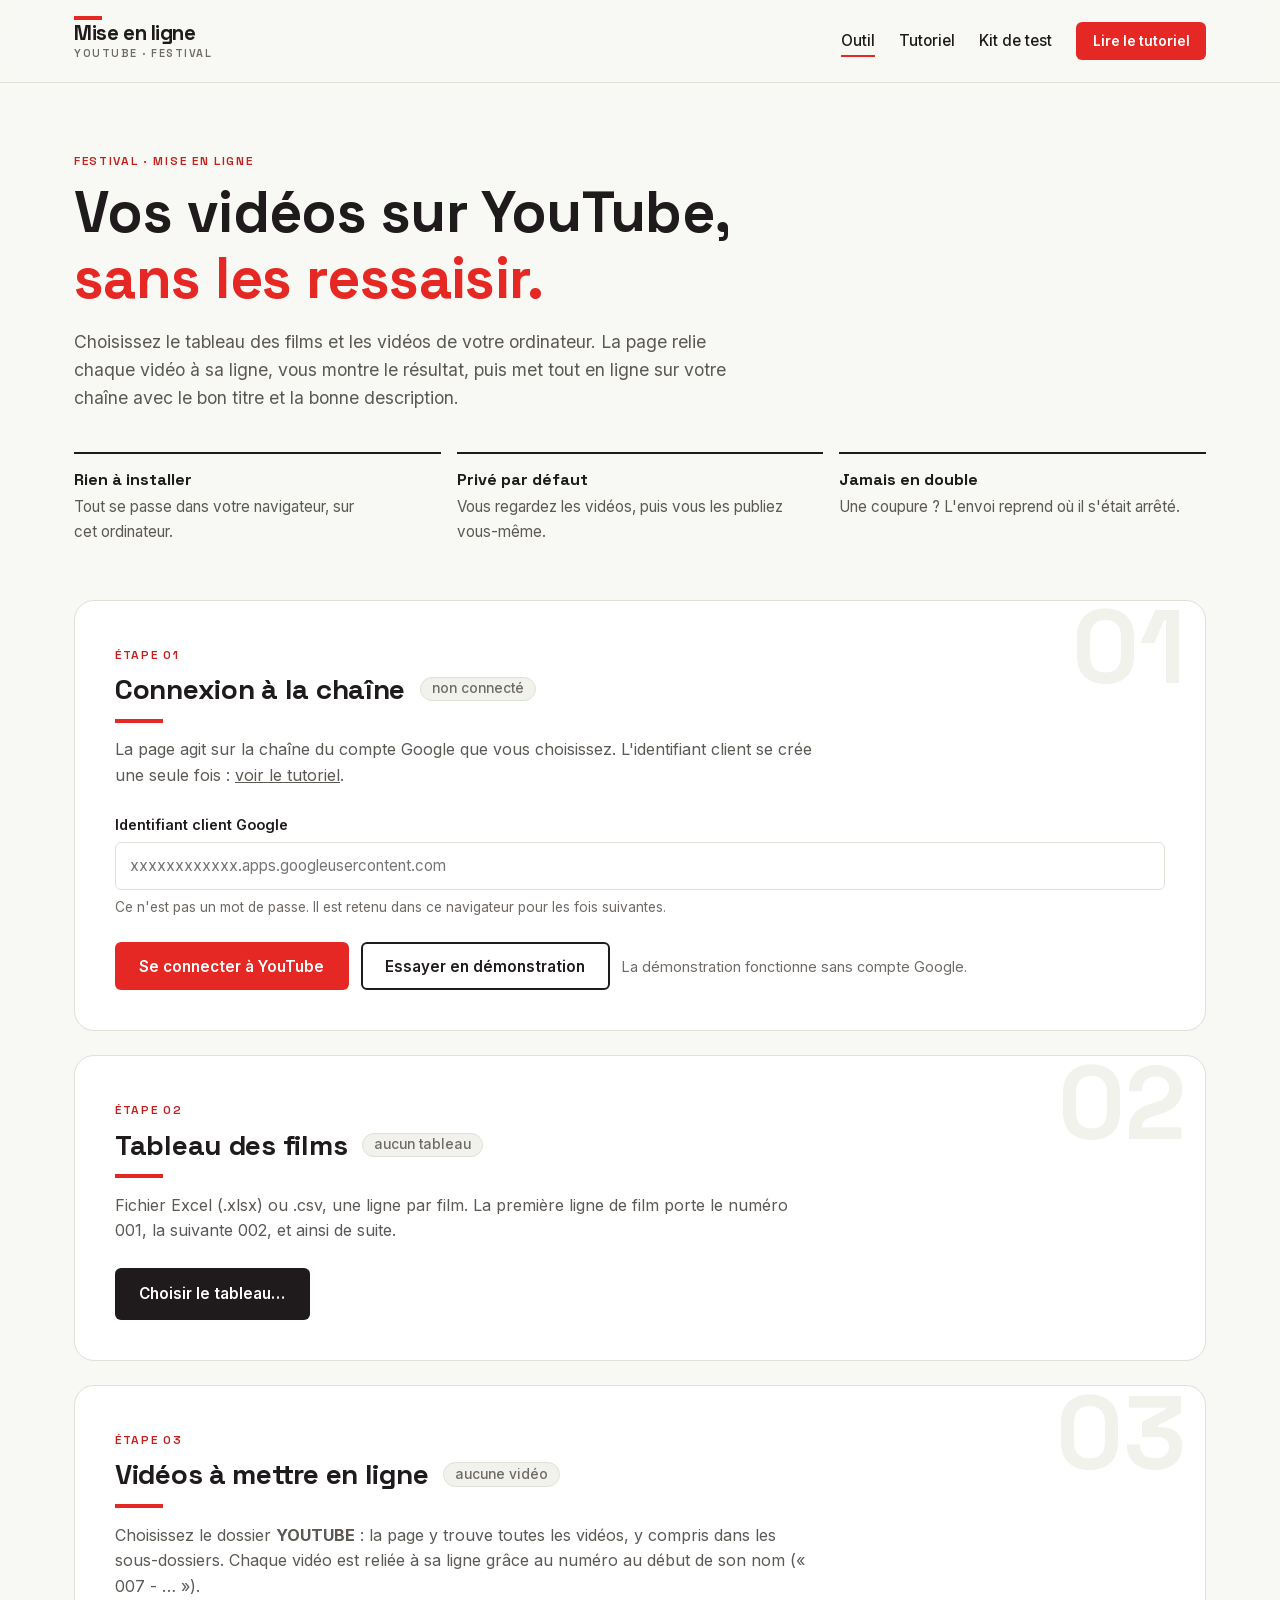
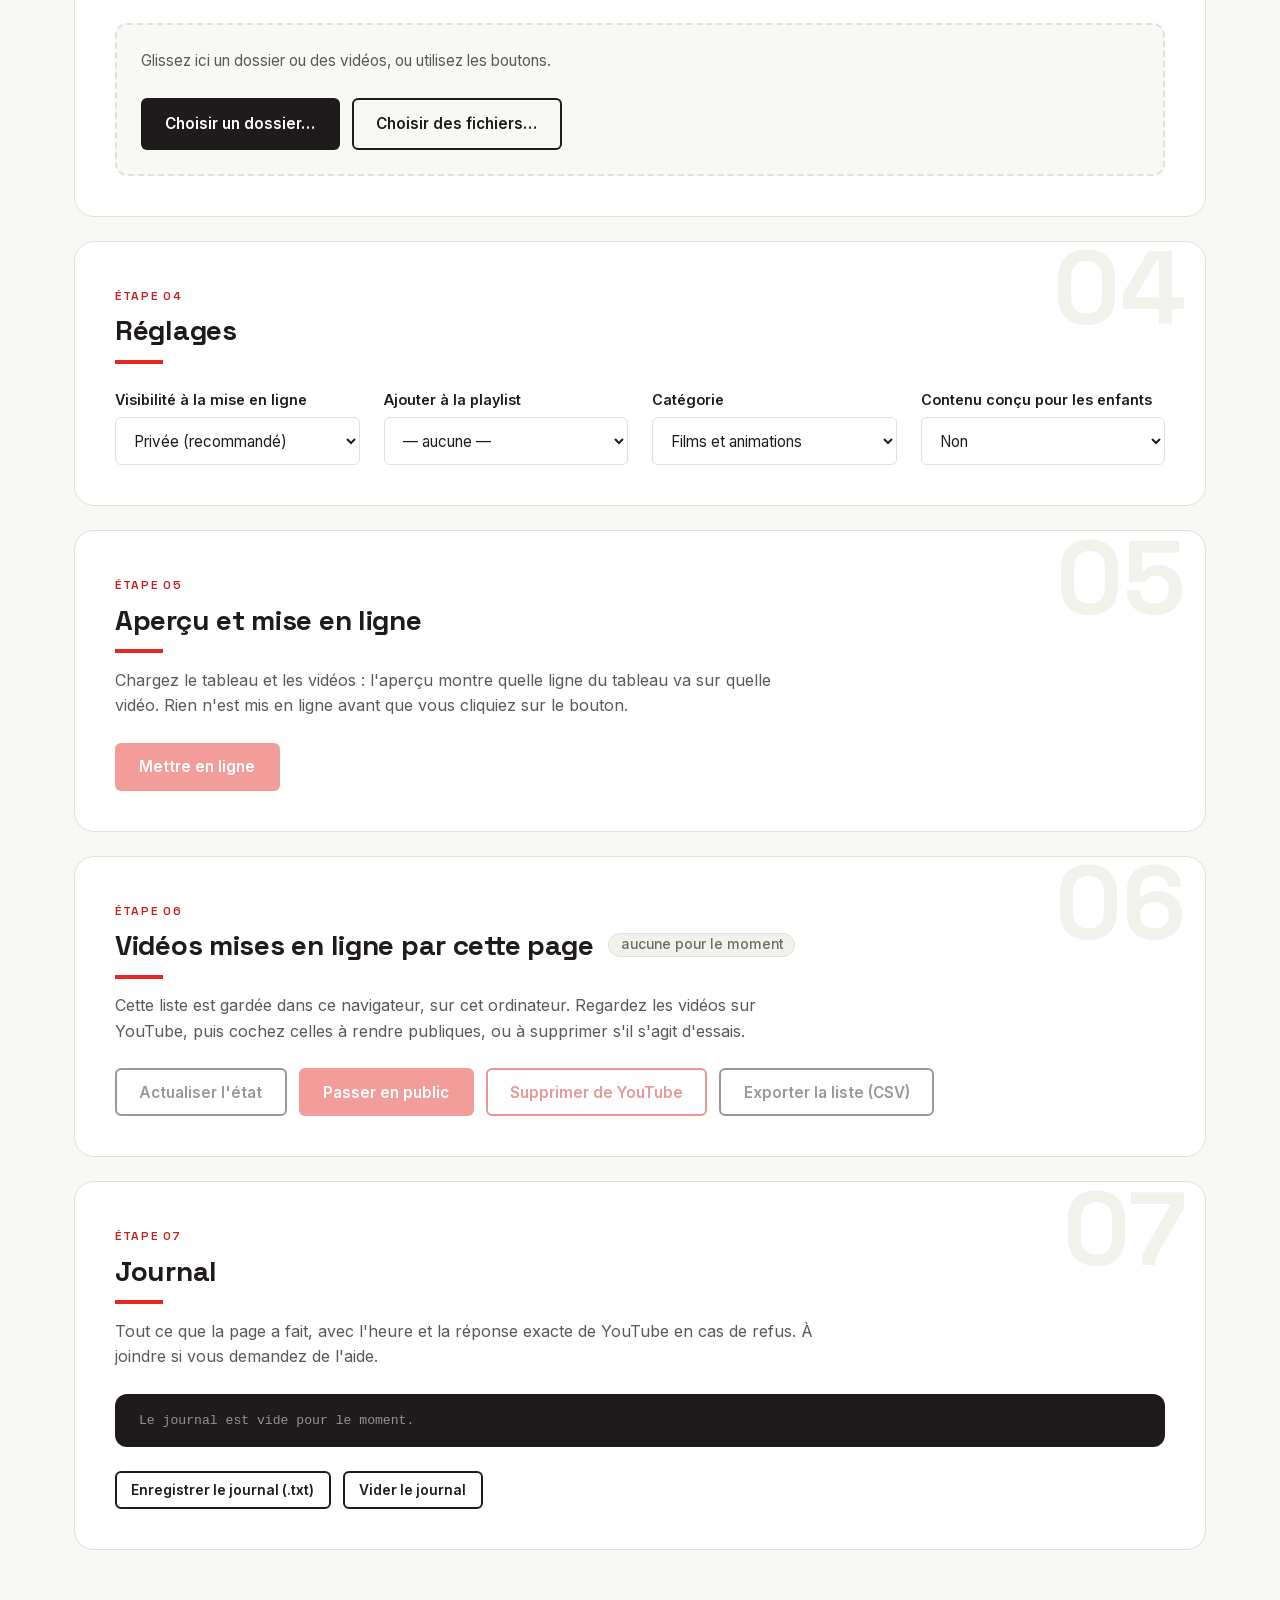
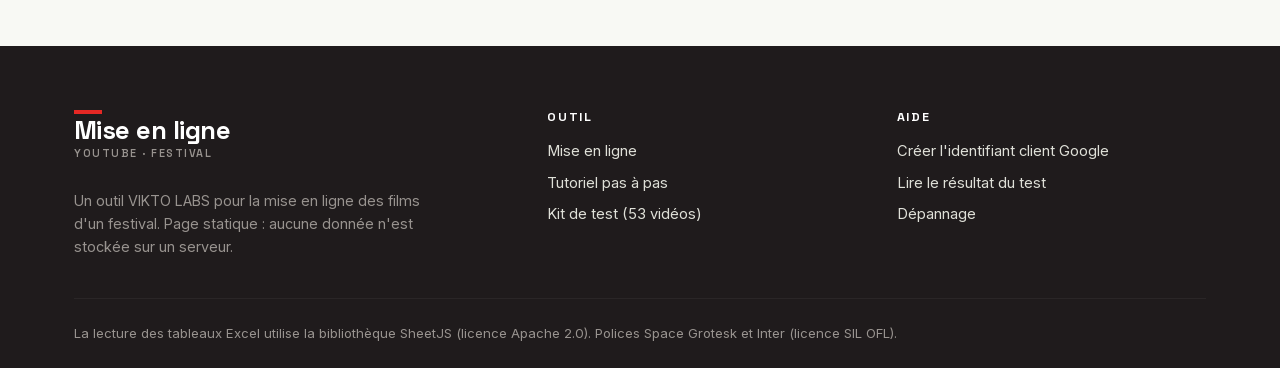
==== commit b4db8bdd: "Retire le logo VIKTO LABS du site Le logo et ses icônes sont remplacés par un titre en texte et une " ====
--- a/index.html
+++ b/index.html
@@ -6,9 +6,7 @@
 <title>Mise en ligne YouTube du festival — VIKTO LABS</title>
 <meta name="description" content="Outil pour mettre en ligne sur YouTube les vidéos d'un festival, avec les titres et descriptions tirés d'un tableau Excel.">
 <meta name="robots" content="noindex">
-<link rel="icon" href="favicon.ico" sizes="any">
-<link rel="icon" type="image/png" sizes="32x32" href="assets/images/favicon-32.png">
-<link rel="apple-touch-icon" href="assets/images/apple-touch-icon.png">
+<link rel="icon" type="image/svg+xml" href="assets/images/icone.svg">
 <link rel="stylesheet" href="assets/css/fonts.css">
 <link rel="stylesheet" href="assets/css/style.css">
 </head>
@@ -18,8 +16,7 @@
 <header class="site-header">
   <div class="header-inner">
     <a href="index.html" class="logo-slot" aria-label="Mise en ligne YouTube — accueil">
-      <img src="assets/images/vikto-labs.svg" alt="VIKTO LABS" class="logo-img">
-      <span class="logo-text">Mise en ligne<br>YouTube</span>
+      <span class="wordmark">Mise en ligne<span class="wordmark-dot" aria-hidden="true"></span><small>YouTube · festival</small></span>
     </a>
     <nav class="main-nav" aria-label="Navigation principale">
       <ul class="nav-links">
@@ -224,7 +221,7 @@
   <div class="container">
     <div class="footer-grid">
       <div>
-        <img src="assets/images/vikto-labs-dark.svg" alt="VIKTO LABS" class="logo-img">
+        <span class="wordmark">Mise en ligne<span class="wordmark-dot" aria-hidden="true"></span><small>YouTube · festival</small></span>
         <p>Un outil VIKTO LABS pour la mise en ligne des films d'un festival. Page statique : aucune donnée n'est stockée sur un serveur.</p>
       </div>
       <nav aria-label="Outil">
--- a/assets/css/style.css
+++ b/assets/css/style.css
@@ -111,9 +111,11 @@
 .header-inner { display: flex; align-items: center; justify-content: space-between; gap: var(--space-md);
   padding: var(--space-sm) var(--space-md); max-width: var(--container-max); margin: 0 auto; }
 .logo-slot { display: flex; align-items: center; gap: 0.9rem; text-decoration: none; }
-.logo-img { height: 52px; width: auto; }
-.logo-text { font-family: var(--font-heading); font-weight: 600; font-size: 0.82rem; letter-spacing: 0.12em;
-  text-transform: uppercase; color: var(--color-muted); border-left: 1px solid var(--color-gray-200); padding-left: 0.9rem; line-height: 1.3; }
+.wordmark { display: inline-flex; flex-direction: column; font-family: var(--font-heading); font-weight: 700; font-size: 1.3rem;
+  line-height: 1.1; letter-spacing: -0.02em; position: relative; padding: 0.35rem 0; }
+.wordmark-dot { position: absolute; left: 0; top: 0; width: 28px; height: 4px; background: var(--color-red); }
+.wordmark small { font-family: var(--font-heading); font-weight: 600; font-size: 0.68rem; letter-spacing: 0.14em; text-transform: uppercase;
+  color: var(--color-muted); margin-top: 0.25rem; }
 .main-nav { display: flex; align-items: center; gap: var(--space-md); flex-wrap: wrap; justify-content: flex-end; }
 .nav-links { display: flex; gap: var(--space-md); list-style: none; margin: 0; padding: 0; flex-wrap: wrap; }
 .nav-links a { font-weight: 500; font-size: 0.95rem; text-decoration: none; padding: 0.3rem 0; border-bottom: 2px solid transparent;
@@ -252,7 +254,8 @@
 /* ---- Pied de page ---- */
 .site-footer { background: var(--color-black); color: var(--color-gray-200); padding: var(--space-xl) 0 var(--space-md); }
 .footer-grid { display: grid; grid-template-columns: 1.4fr 1fr 1fr; gap: var(--space-lg); padding-bottom: var(--space-lg); }
-.site-footer .logo-img { height: 72px; margin-bottom: var(--space-md); }
+.site-footer .wordmark { color: var(--color-white); font-size: 1.6rem; margin-bottom: var(--space-md); }
+.site-footer .wordmark small { color: var(--color-gray-400); }
 .site-footer p { font-size: 0.9rem; color: var(--color-gray-400); max-width: 40ch; }
 .footer-title { font-family: var(--font-heading); font-size: 0.78rem; letter-spacing: 0.14em; text-transform: uppercase; color: var(--color-white); margin-bottom: var(--space-sm); }
 .site-footer ul { list-style: none; margin: 0; padding: 0; display: grid; gap: 0.5rem; font-size: 0.92rem; }
@@ -299,8 +302,7 @@
 }
 @media (max-width: 640px) {
   .container, .header-inner { padding-left: 16px; padding-right: 16px; }
-  .logo-img { height: 42px; }
-  .logo-text { display: none; }
+  .wordmark { font-size: 1.1rem; }
   .header-inner { flex-wrap: wrap; }
   .nav-links { gap: var(--space-sm); }
   .hero { padding-top: var(--space-lg); }
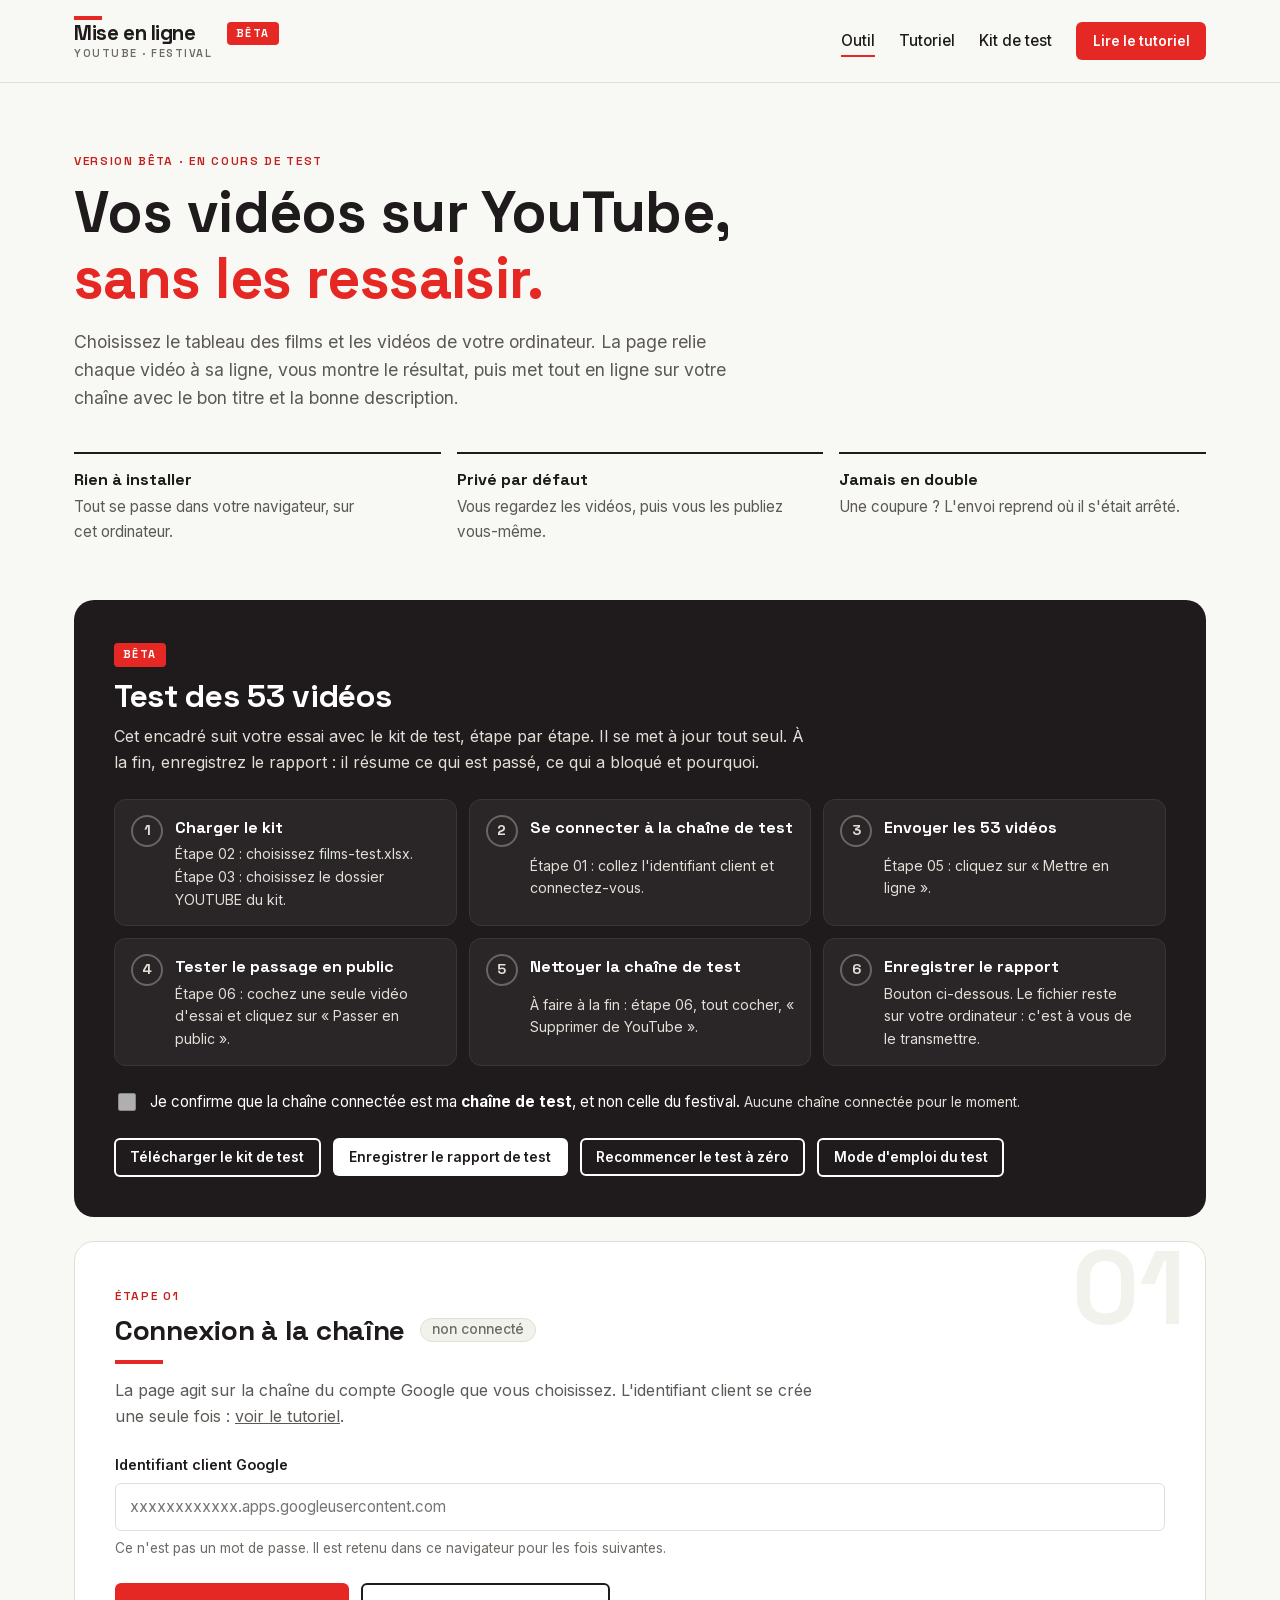
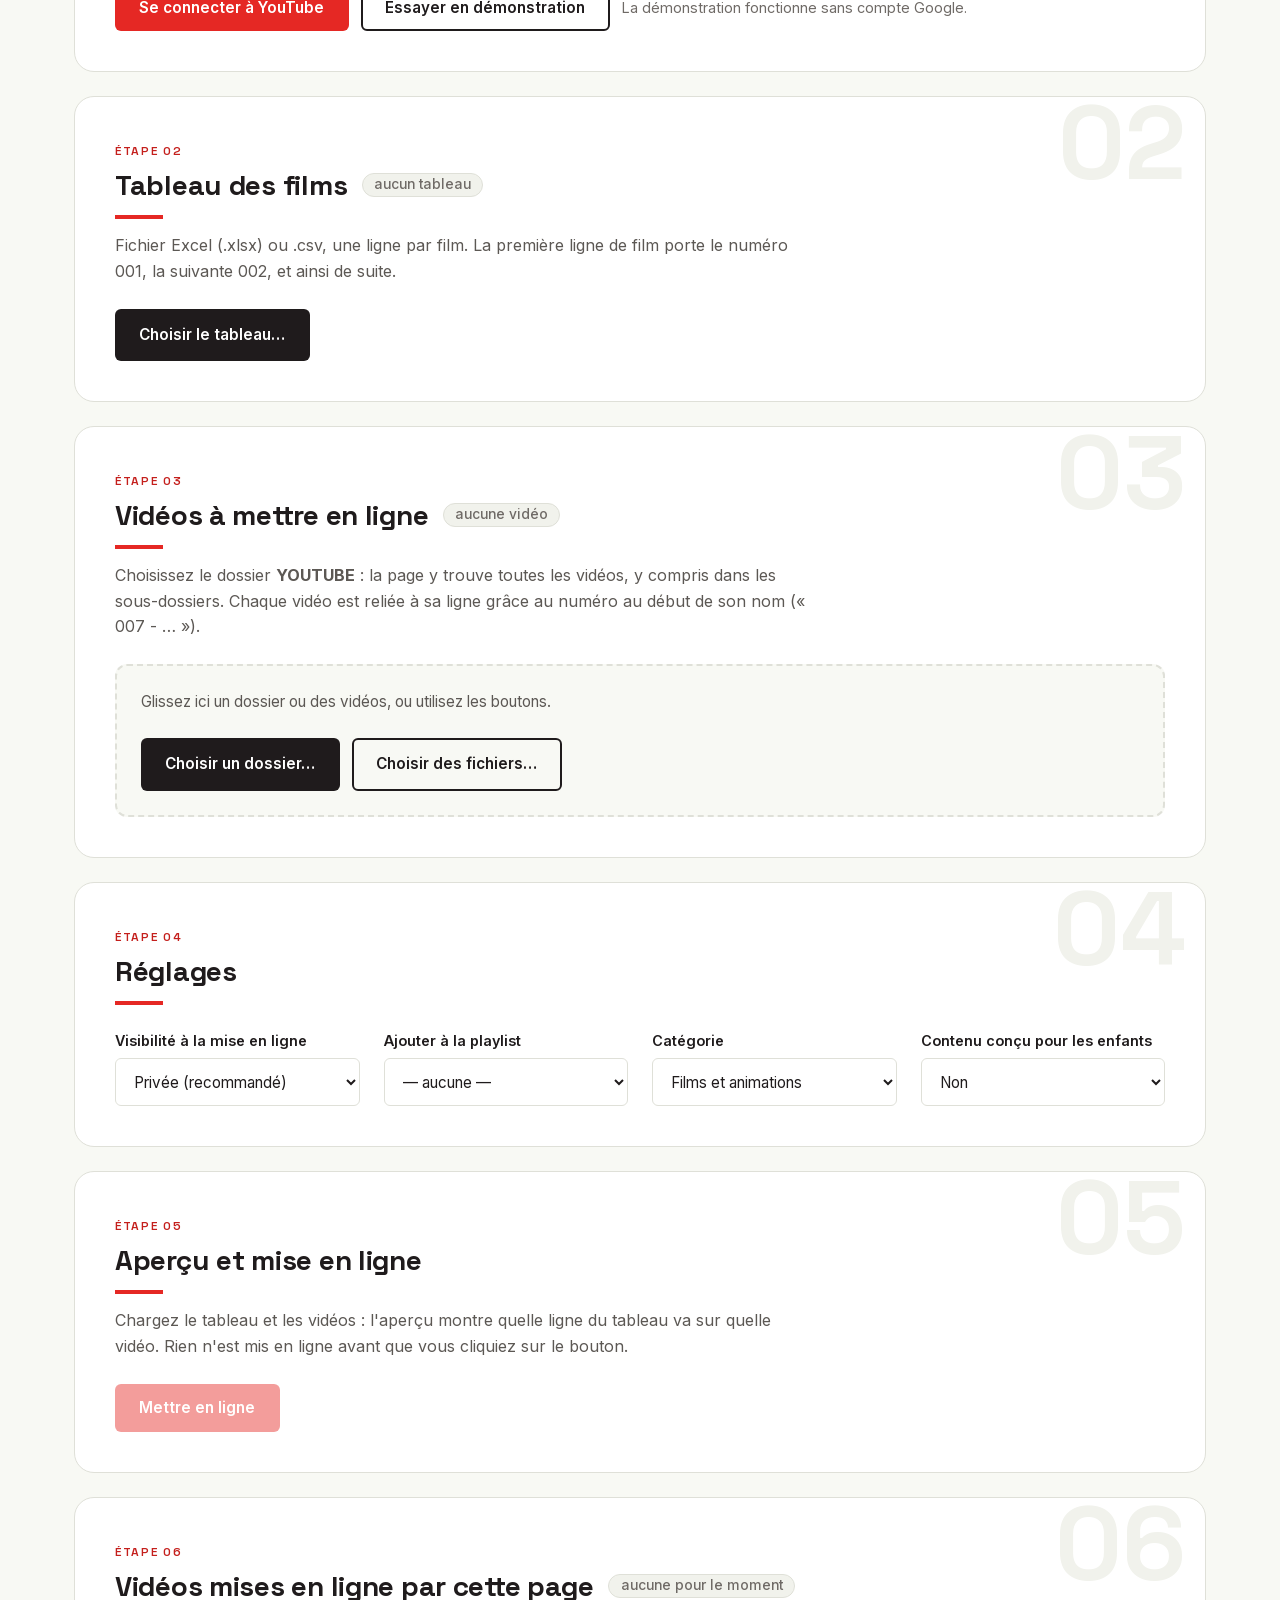
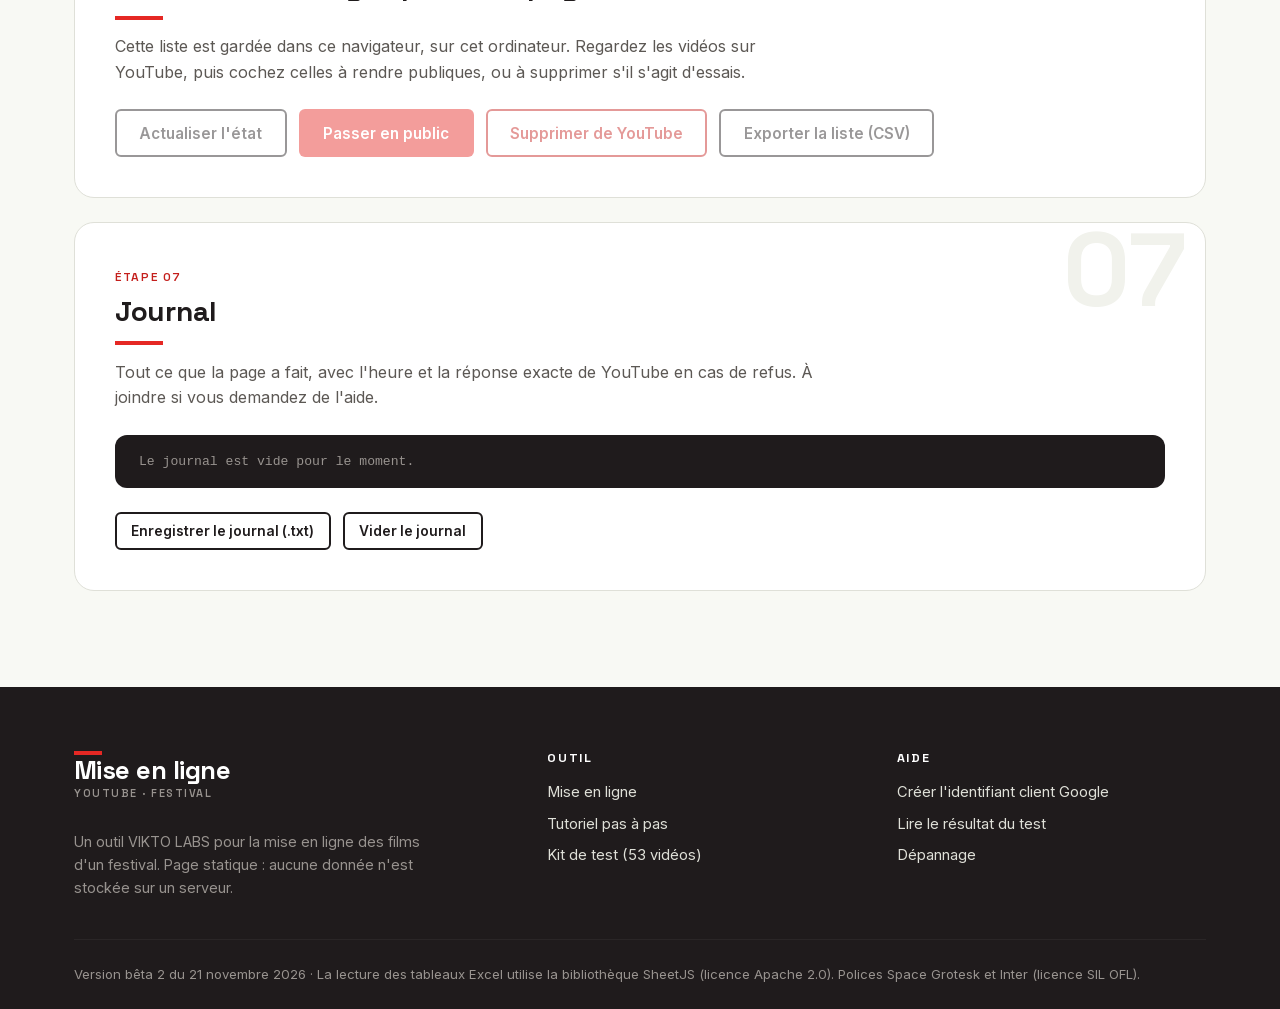
==== commit 1e9944be: "Version bêta : encadré de test des 53 vidéos et rapport de test - Encadré « Test des 53 vidéos » en " ====
--- a/index.html
+++ b/index.html
@@ -17,6 +17,7 @@
   <div class="header-inner">
     <a href="index.html" class="logo-slot" aria-label="Mise en ligne YouTube — accueil">
       <span class="wordmark">Mise en ligne<span class="wordmark-dot" aria-hidden="true"></span><small>YouTube · festival</small></span>
+      <span class="badge-beta" title="Version en cours de test">Bêta</span>
     </a>
     <nav class="main-nav" aria-label="Navigation principale">
       <ul class="nav-links">
@@ -48,7 +49,7 @@
 <main id="outil">
   <div class="container">
     <section class="hero">
-      <span class="eyebrow">Festival · mise en ligne</span>
+      <span class="eyebrow">Version bêta · en cours de test</span>
       <h1>Vos vidéos sur YouTube, <span class="accent">sans les ressaisir.</span></h1>
       <p class="lead">Choisissez le tableau des films et les vidéos de votre ordinateur. La page relie chaque vidéo à sa ligne, vous montre le résultat, puis met tout en ligne sur votre chaîne avec le bon titre et la bonne description.</p>
       <ul class="hero-facts">
@@ -56,6 +57,25 @@
         <li><strong>Privé par défaut</strong>Vous regardez les vidéos, puis vous les publiez vous-même.</li>
         <li><strong>Jamais en double</strong>Une coupure ? L'envoi reprend où il s'était arrêté.</li>
       </ul>
+    </section>
+
+    <section class="beta" id="s-test" aria-labelledby="titre-test">
+      <div class="beta-head">
+        <span class="badge-beta">Bêta</span>
+        <h2 id="titre-test">Test des 53 vidéos</h2>
+        <p>Cet encadré suit votre essai avec le kit de test, étape par étape. Il se met à jour tout seul. À la fin, enregistrez le rapport : il résume ce qui est passé, ce qui a bloqué et pourquoi.</p>
+      </div>
+      <ol class="checklist" id="test-etapes"></ol>
+      <label class="confirm" for="confirme-test">
+        <input type="checkbox" id="confirme-test">
+        <span>Je confirme que la chaîne connectée est ma <strong>chaîne de test</strong>, et non celle du festival. <span class="hint" id="chaine-test"></span></span>
+      </label>
+      <div class="actions">
+        <a class="btn btn-outline btn-small" href="kit-test/kit-test-53-videos.zip" download>Télécharger le kit de test</a>
+        <button type="button" class="btn btn-dark btn-small" id="btn-rapport-test">Enregistrer le rapport de test</button>
+        <button type="button" class="btn btn-outline btn-small" id="btn-raz-test">Recommencer le test à zéro</button>
+        <a class="btn btn-outline btn-small" href="tutoriel.html#test">Mode d'emploi du test</a>
+      </div>
     </section>
 
     <div class="steps">
@@ -241,7 +261,7 @@
         </ul>
       </nav>
     </div>
-    <div class="footer-bottom">La lecture des tableaux Excel utilise la bibliothèque SheetJS (licence Apache 2.0). Polices Space Grotesk et Inter (licence SIL OFL).</div>
+    <div class="footer-bottom"><span id="version"></span> · La lecture des tableaux Excel utilise la bibliothèque SheetJS (licence Apache 2.0). Polices Space Grotesk et Inter (licence SIL OFL).</div>
   </div>
 </footer>
 
--- a/assets/css/style.css
+++ b/assets/css/style.css
@@ -141,6 +141,31 @@
 .hero-facts { display: grid; grid-template-columns: repeat(auto-fit, minmax(220px, 1fr)); gap: var(--space-sm); margin-top: var(--space-lg); padding: 0; list-style: none; }
 .hero-facts li { border-top: 2px solid var(--color-black); padding-top: 0.8rem; font-size: 0.95rem; color: var(--color-gray-600); }
 .hero-facts strong { display: block; font-family: var(--font-heading); font-size: 1.02rem; color: var(--color-black); margin-bottom: 0.15rem; }
+
+/* ---- Version bêta : encadré du test des 53 vidéos ---- */
+.badge-beta { display: inline-block; font-family: var(--font-heading); font-weight: 700; font-size: 0.68rem; letter-spacing: 0.14em;
+  text-transform: uppercase; color: var(--color-white); background: var(--color-red); padding: 0.2rem 0.55rem; border-radius: 4px; }
+.beta { background: var(--color-black); color: var(--color-white); border-radius: var(--radius-lg); padding: var(--space-lg); margin-bottom: var(--space-md); }
+.beta-head { max-width: 70ch; margin-bottom: var(--space-md); }
+.beta-head h2 { font-size: clamp(1.5rem, 3vw, 2rem); margin: 0.7rem 0 0.6rem; }
+.beta-head p { color: var(--color-gray-200); }
+.checklist { list-style: none; margin: 0; padding: 0; display: grid; grid-template-columns: repeat(auto-fit, minmax(300px, 1fr)); gap: 0.75rem; }
+.checklist li { display: grid; grid-template-columns: 2rem 1fr; gap: 0.2rem 0.75rem; align-items: start; background: #2A2627; border: 1px solid #3A3536;
+  border-radius: var(--radius-md); padding: 0.9rem 1rem; }
+.checklist .mark { grid-row: span 2; width: 2rem; height: 2rem; border-radius: 50%; display: grid; place-items: center; font-family: var(--font-heading);
+  font-weight: 700; font-size: 0.9rem; background: transparent; border: 2px solid #6A6465; color: var(--color-gray-200); }
+.checklist li.is-done .mark { background: #2F9E5C; border-color: #2F9E5C; color: var(--color-white); }
+.checklist li.is-bad .mark { background: var(--color-red); border-color: var(--color-red); color: var(--color-white); }
+.checklist strong { font-family: var(--font-heading); font-size: 1rem; }
+.checklist span.detail { font-size: 0.88rem; color: var(--color-gray-200); }
+.confirm { display: flex; gap: 0.7rem; align-items: flex-start; margin-top: var(--space-md); font-weight: 400; font-size: 0.95rem; cursor: pointer; }
+.confirm input { margin-top: 0.2rem; flex: none; }
+.confirm .hint { color: var(--color-gray-200); }
+.beta .btn-outline { border-color: var(--color-white); color: var(--color-white); }
+.beta .btn-outline:hover:not(:disabled) { background: var(--color-white); color: var(--color-black); }
+.beta .btn-dark { background: var(--color-white); color: var(--color-black); }
+.beta .btn-dark:hover:not(:disabled) { background: var(--color-gray-100); }
+.logo-slot .badge-beta { align-self: flex-start; margin-top: 0.35rem; }
 
 /* ---- Étapes (cartes) ---- */
 .steps { display: grid; gap: var(--space-md); padding-bottom: var(--space-2xl); }
@@ -307,6 +332,8 @@
   .nav-links { gap: var(--space-sm); }
   .hero { padding-top: var(--space-lg); }
   .step { padding: var(--space-md); border-radius: var(--radius-md); }
+  .beta { padding: var(--space-md); border-radius: var(--radius-md); }
+  .checklist { grid-template-columns: 1fr; }
   .step::before { font-size: 4.5rem; }
   .btn { width: 100%; }
   .actions .note { flex-basis: 100%; }
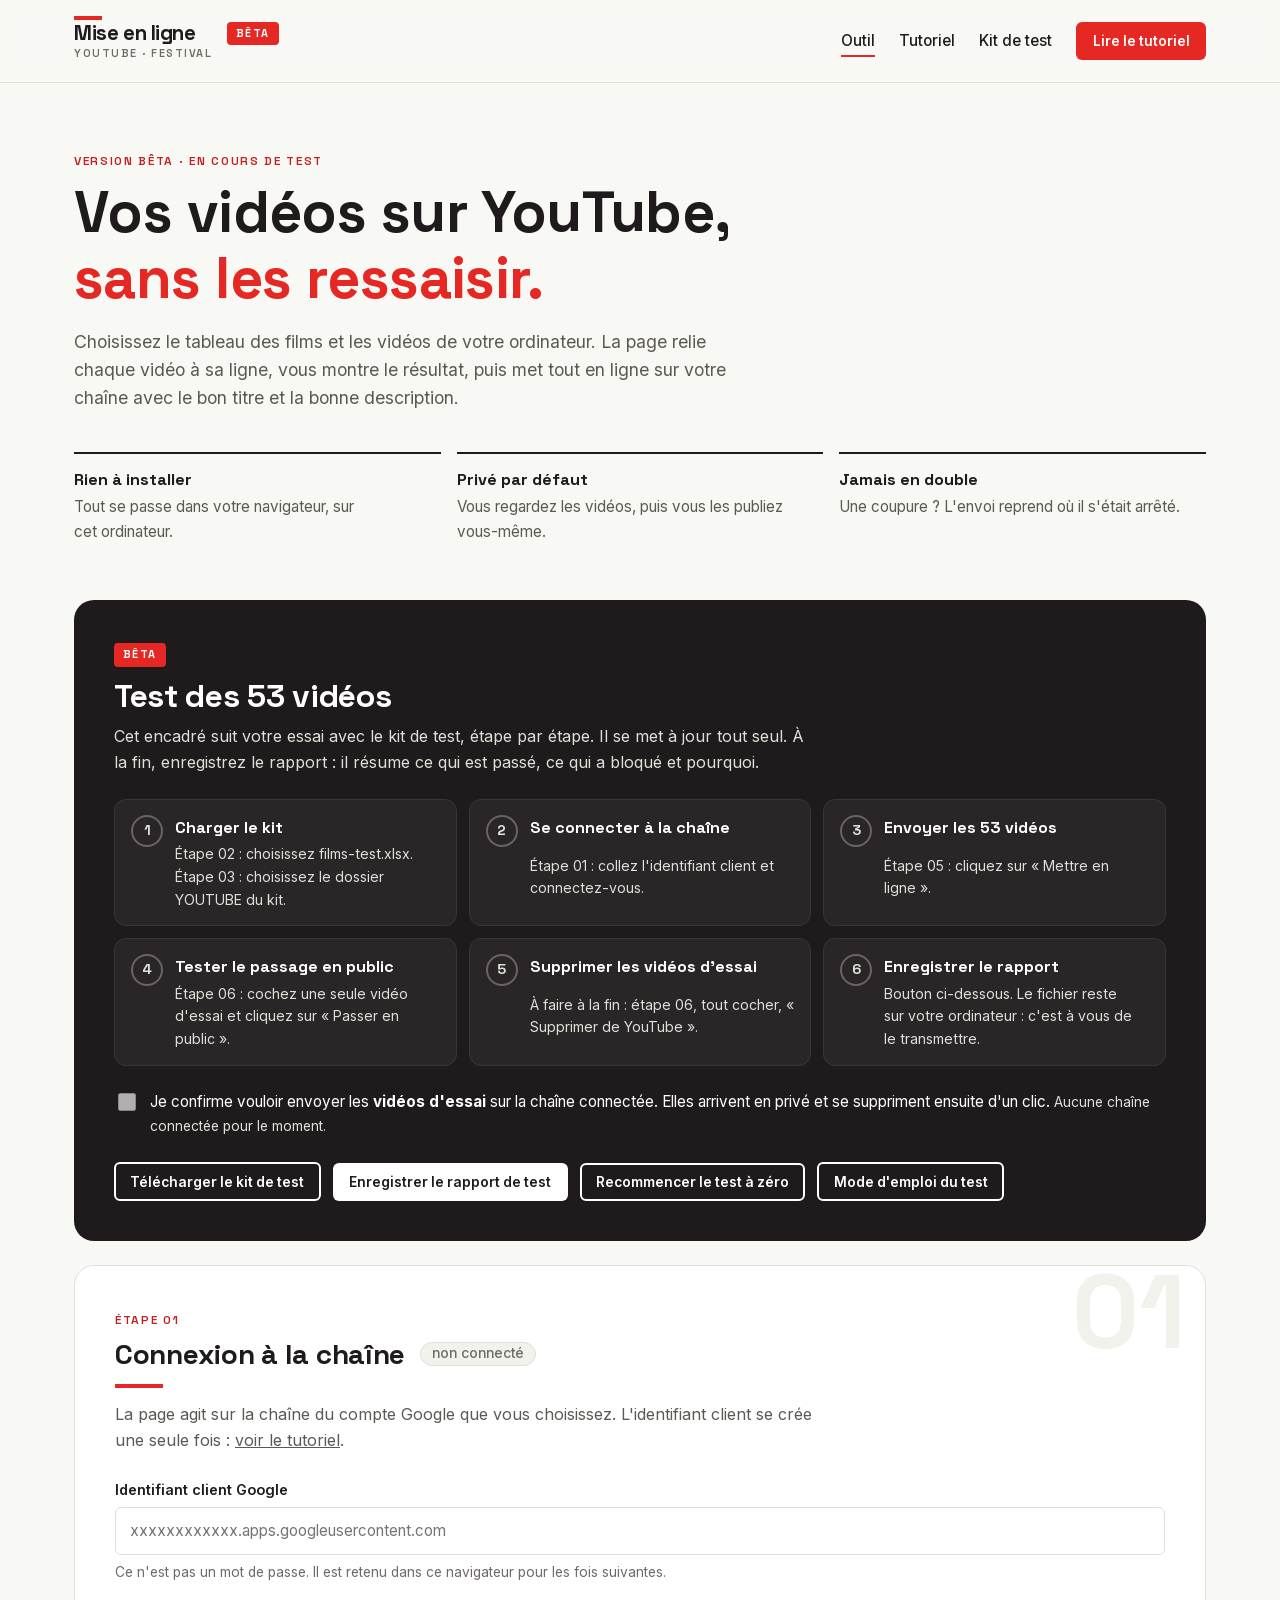
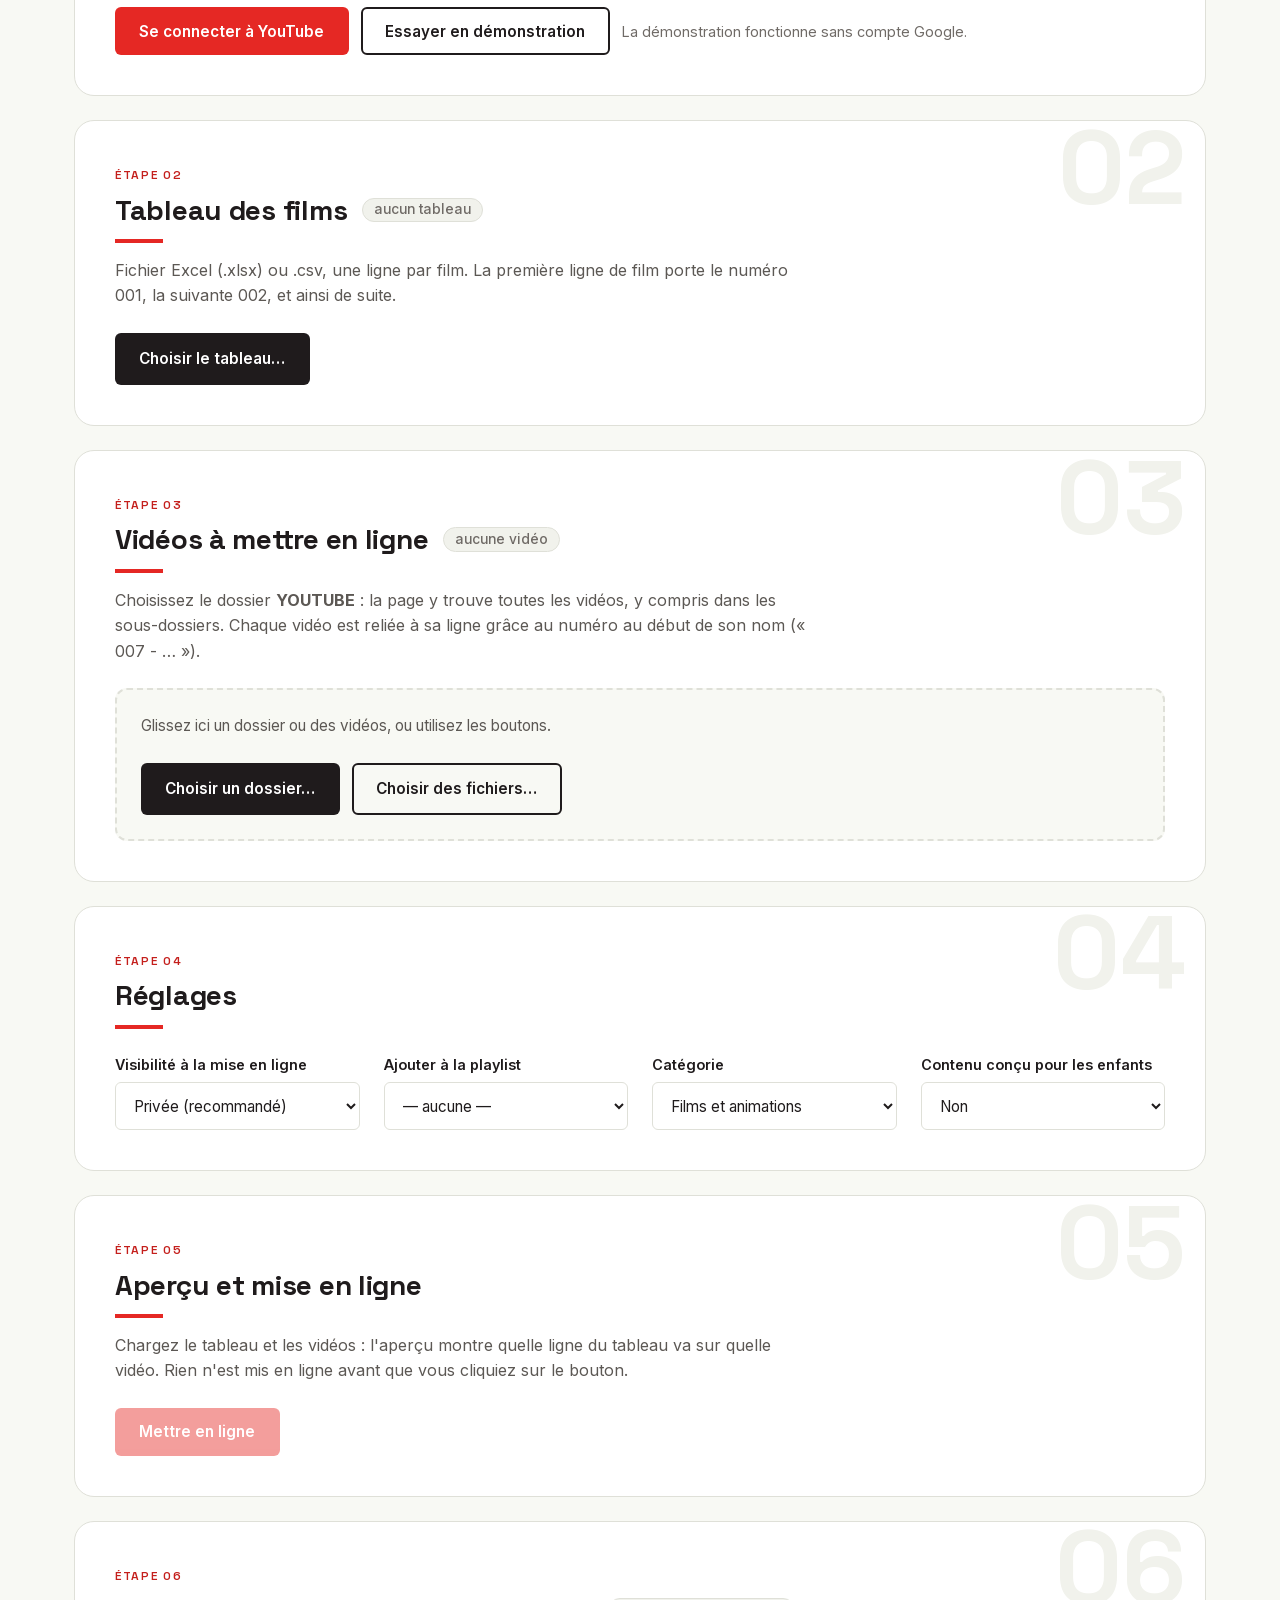
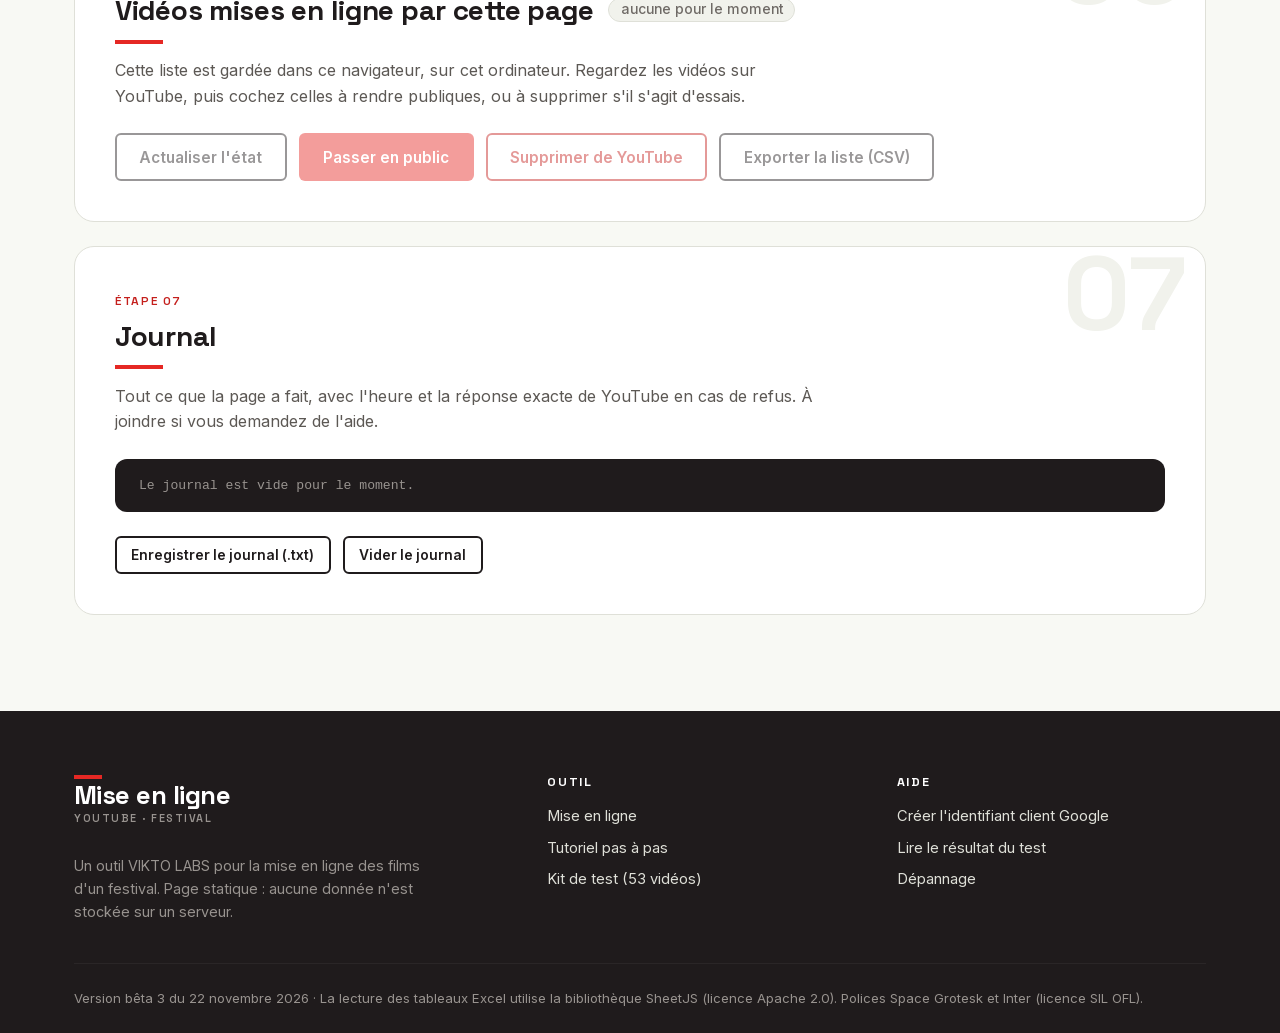
==== commit 0475f78f: "Confirmation d'envoi du kit : valable pour n'importe quelle chaîne La case de l'encadré bêta ne parl" ====
--- a/index.html
+++ b/index.html
@@ -68,7 +68,7 @@
       <ol class="checklist" id="test-etapes"></ol>
       <label class="confirm" for="confirme-test">
         <input type="checkbox" id="confirme-test">
-        <span>Je confirme que la chaîne connectée est ma <strong>chaîne de test</strong>, et non celle du festival. <span class="hint" id="chaine-test"></span></span>
+        <span>Je confirme vouloir envoyer les <strong>vidéos d'essai</strong> sur la chaîne connectée. Elles arrivent en privé et se suppriment ensuite d'un clic. <span class="hint" id="chaine-test"></span></span>
       </label>
       <div class="actions">
         <a class="btn btn-outline btn-small" href="kit-test/kit-test-53-videos.zip" download>Télécharger le kit de test</a>
--- a/assets/css/style.css
+++ b/assets/css/style.css
@@ -289,6 +289,21 @@
 .footer-bottom { border-top: 1px solid #2A2627; padding-top: var(--space-md); font-size: 0.82rem; color: var(--color-gray-400); }
 
 /* ---- Tutoriel ---- */
+.tuto-simple { max-width: 820px; padding-bottom: var(--space-2xl); }
+.sommaire { list-style: none; margin: var(--space-lg) 0 0; padding: 0; display: flex; flex-wrap: wrap; gap: 0.6rem; counter-reset: som; }
+.sommaire li { counter-increment: som; }
+.sommaire a { display: inline-flex; align-items: center; gap: 0.6rem; text-decoration: none; font-weight: 500; font-size: 0.95rem;
+  background: var(--color-white); border: 1px solid var(--color-gray-200); border-radius: 999px; padding: 0.45rem 1rem 0.45rem 0.5rem;
+  transition: border-color var(--transition-base); }
+.sommaire a::before { content: counter(som); display: inline-grid; place-items: center; width: 1.6rem; height: 1.6rem; border-radius: 50%;
+  background: var(--color-black); color: var(--color-white); font-family: var(--font-heading); font-weight: 700; font-size: 0.8rem; }
+.sommaire a:hover { border-color: var(--color-black); }
+.resultats { list-style: none; padding: 0 !important; display: grid; gap: 0.6rem; }
+.resultats li { background: var(--color-white); border: 1px solid var(--color-gray-200); border-left: 4px solid var(--color-black);
+  border-radius: var(--radius-sm); padding: 0.75rem 1rem; max-width: none; }
+.tuto-section > details.more { margin-top: var(--space-sm); }
+.tuto-section > details.more p { color: var(--color-gray-600); max-width: 68ch; }
+.tuto-section li { font-size: 1.02rem; }
 .tuto-layout { display: grid; grid-template-columns: 250px minmax(0, 1fr); gap: var(--space-xl); align-items: start; padding-bottom: var(--space-2xl); }
 .toc { position: sticky; top: 104px; font-size: 0.92rem; }
 .toc ol { list-style: none; margin: 0; padding: 0; display: grid; gap: 0.15rem; counter-reset: toc; }
